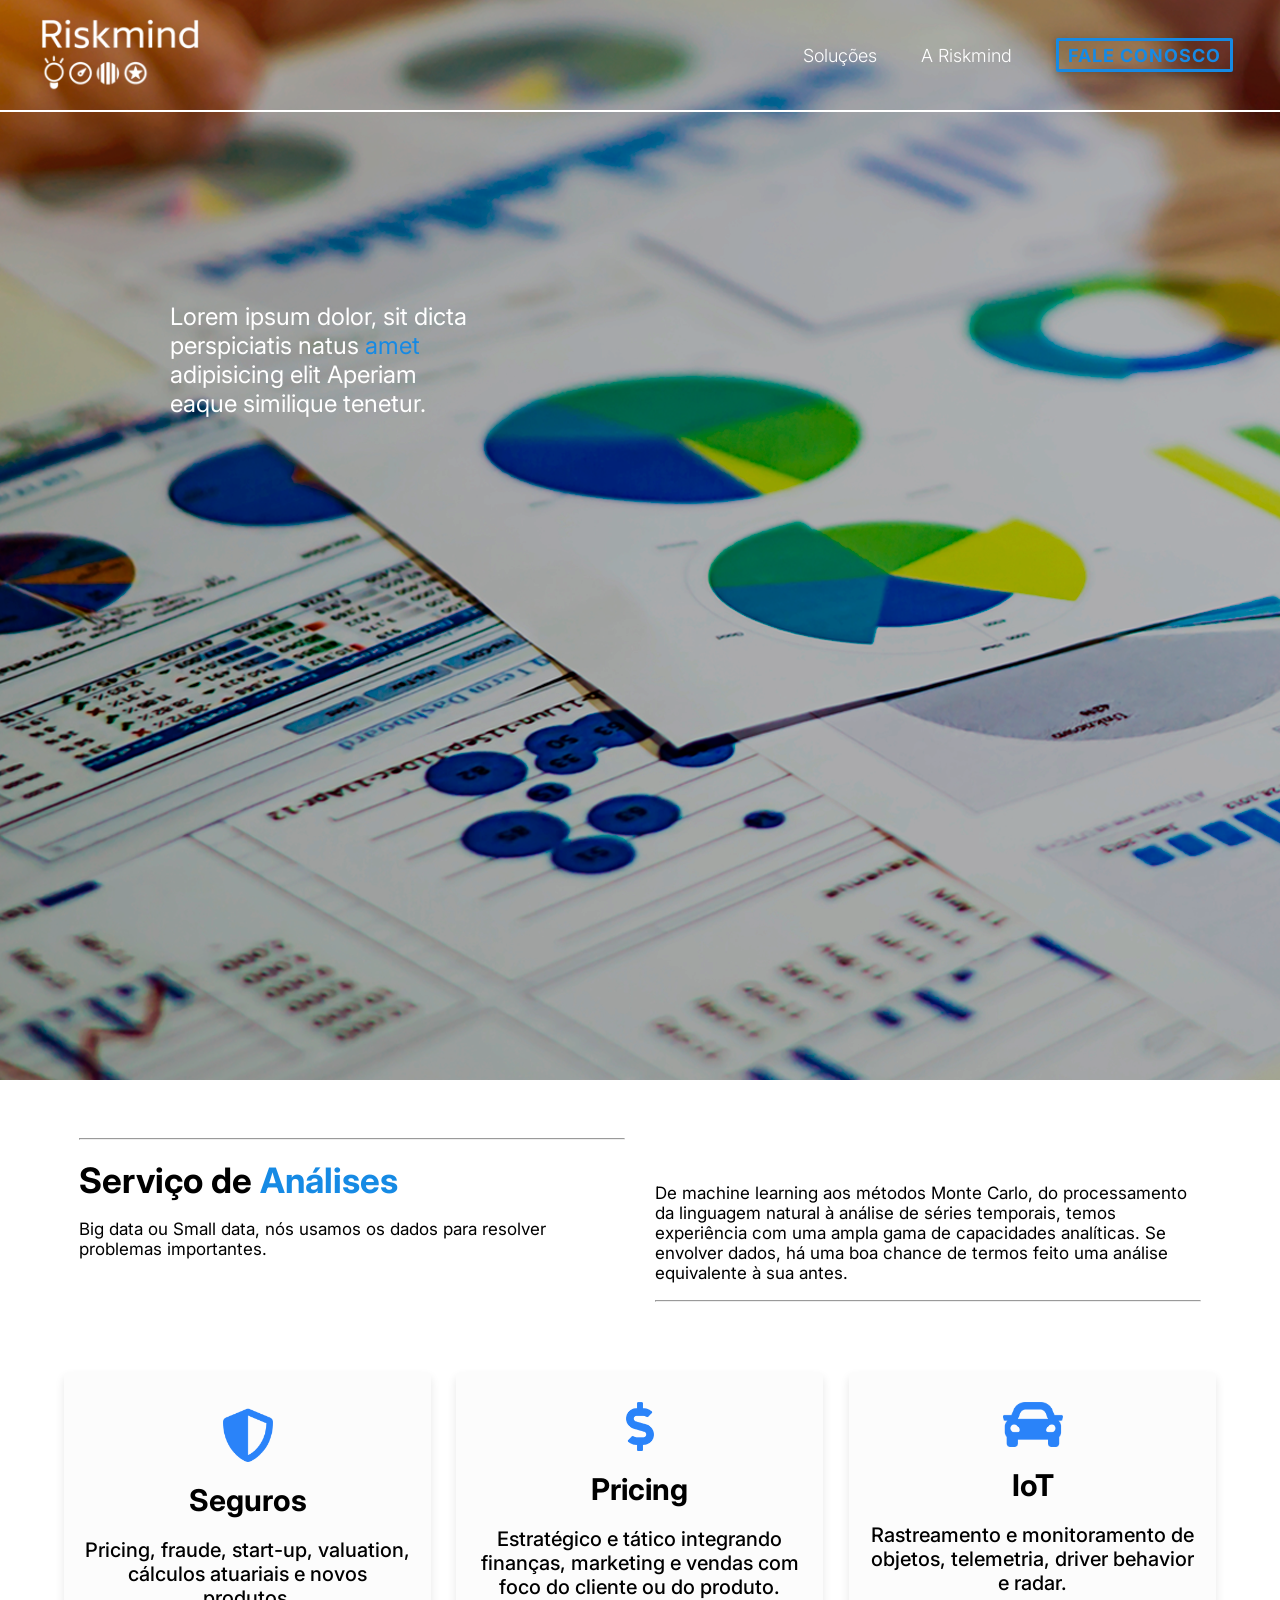
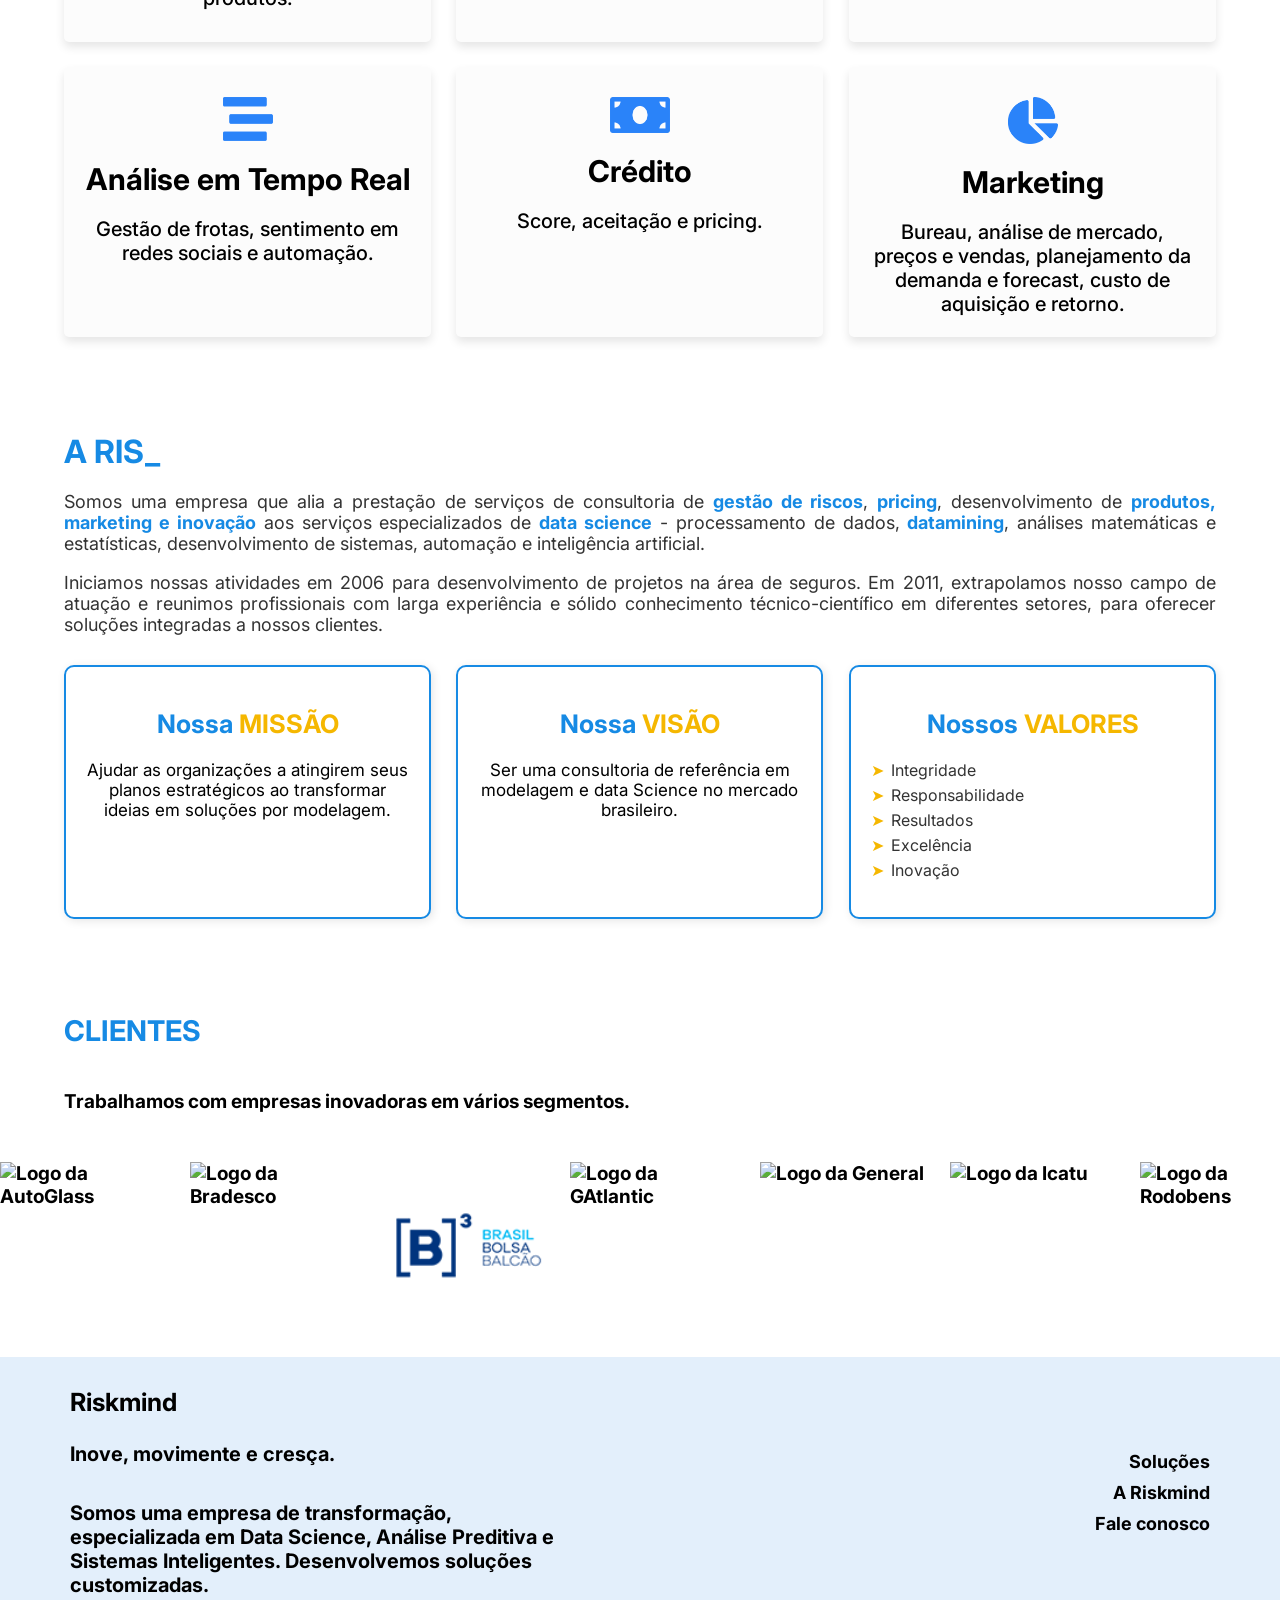
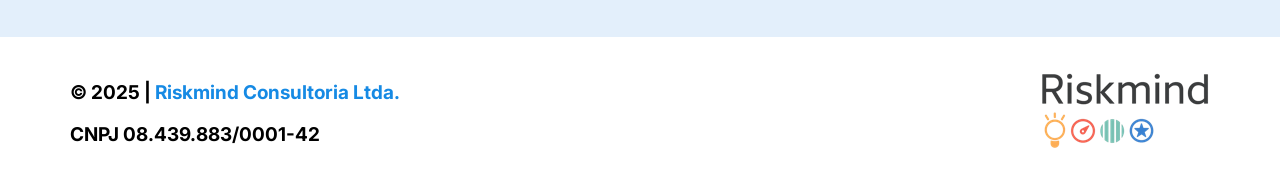
==== index.html @ ed264321 "Header terminada." ====
<!DOCTYPE html>
<html lang="pt-br">
<head>
    <meta charset="UTF-8">
    <meta name="viewport" content="width=device-width, initial-scale=1.0">
    <title>Riskmind</title>
    <link rel="stylesheet" href="styles/style.css">
    <link rel="shortcut icon" href="assets/favicon.ico" type="image/x-icon">
    <link rel="preconnect" href="https://fonts.googleapis.com">
    <link rel="preconnect" href="https://fonts.gstatic.com" crossorigin>
    <link href="https://fonts.googleapis.com/css2?family=DM+Sans:opsz,wght@9..40,300&family=Inter:wght@100..900&display=swap" rel="stylesheet">
</head>
<body>
    <header id="main-header" class="header-top">
        <div class="logo-container">
            <img src="assets/logo.png" alt="Logo Riskmind" id="logo" class="logo logo-black">
            <img src="assets/logo-branca.png" alt="Logo Riskmind branca" class="logo logo-white">
        </div>
        <nav>
            <ul id="nav-list">
                <li class="nav-list-text"><a href="#solucoes">Soluções</a></li>
                <li class="nav-list-text"><a href="#ariskmind">A Riskmind</a></li>
                <li><a href="faleconosco-form.html" id="faleconosco" target="_blank">Fale Conosco</a></li>
            </ul>
            <div id="menu-toggle">
                <span></span>
                <span></span>
                <span></span>
            </div>
        </nav>
    </header>
    <div id="menu-overlay"></div>
    <main>
        <img src="assets/background.png" alt="" style="pointer-events: none;">
        <div class="carrossel-text-container">
            <div class="texto-carrossel">
                <p>Lorem ipsum dolor, sit dicta perspiciatis natus <span class="variavel">amet</span> adipisicing elit Aperiam eaque similique tenetur.</p>
              </div>
        </div>
        <div class="container-2" id="solucoes">
            <div class="item-2"><hr><h1><span style="font-size: 35px; font-weight: 300;"><strong>Serviço de </strong></span><span style="color: #168ae4; font-size: 35px; font-weight: 300;"><strong>Análises</strong></span></h1><p class="pbold">Big data ou Small data, nós usamos os dados para resolver problemas importantes.</p></div>
            <div class="item-2"><p id="machine">	
                De machine learning aos métodos Monte Carlo, do processamento da linguagem natural à análise de séries temporais, temos experiência com uma ampla gama de capacidades analíticas. Se envolver dados, há uma boa chance de termos feito uma análise equivalente à sua antes.</p><hr></div>
        </div>
        <div class="container-3">
            <div class="item-3">
                <div class="icon-wrapper icon-shield">
                    <img src="assets/shield.png" class="icon default" alt="Simbolo de escudo">
                    <img src="assets/shield white.png" class="icon white" alt="Simbolo de escudo branco">
                </div>
                <h1>Seguros</h1>
                <p>Pricing, fraude, start-up, valuation, cálculos atuariais e novos produtos.</p>
            </div>
        
            <div class="item-3">
                <div class="icon-wrapper icon-cipher">
                    <img src="assets/cipher.png" class="icon default" alt="Simbolo de cifrão">
                    <img src="assets/cipher white.png" class="icon white" alt="Simbolo de cifrão branco">
                </div>
                <h1>Pricing</h1>
                <p>Estratégico e tático integrando finanças, marketing e vendas com foco do cliente ou do produto.</p>
            </div>
        
            <div class="item-3">
                <div class="icon-wrapper icon-car">
                    <img src="assets/car.png" class="icon default" alt="Simbolo de carro">
                    <img src="assets/car white.png" class="icon white" alt="Simbolo de carro branco">
                </div>
                <h1>IoT</h1>
                <p>Rastreamento e monitoramento de objetos, telemetria, driver behavior e radar.</p>
            </div>
        
            <div class="item-3">
                <div class="icon-wrapper icon-bars">
                    <img src="assets/bars.png" class="icon default" alt="Simbolo de barras">
                    <img src="assets/bars white.png" class="icon white" alt="Simbolo de barras branco">
                </div>
                <h1>Análise em Tempo Real</h1>
                <p>Gestão de frotas, sentimento em redes sociais e automação.</p>
            </div>
        
            <div class="item-3">
                <div class="icon-wrapper icon-cash">
                    <img src="assets/cash.png" class="icon default" alt="Simbolo de nota de dinheiro">
                    <img src="assets/cash white.png" class="icon white" alt="Simbolo de nota de dinheiro branca">
                </div>
                <h1>Crédito</h1>
                <p>Score, aceitação e pricing.</p>
            </div>
        
            <div class="item-3">
                <div class="icon-wrapper icon-pie">
                    <img src="assets/pie.png" class="icon default" alt="Simbolo de gráfico em pizza">
                    <img src="assets/pie white.png" class="icon white" alt="Simbolo de gráfico em pizza branco">
                </div>
                <h1>Marketing</h1>
                <p>Bureau, análise de mercado, preços e vendas, planejamento da demanda e forecast, custo de aquisição e retorno.</p>
            </div>
        </div>
        <section class="about" id="ariskmind">
            <h1 class="title"><span id="typewriter-text"></span><span class="cursor">_</span></h1>
            <p class="description">
                Somos uma empresa que alia a prestação de serviços de consultoria de <span class="highlight">gestão de riscos</span>, 
                <span class="highlight">pricing</span>, desenvolvimento de <span class="highlight">produtos, marketing e inovação</span> 
                aos serviços especializados de <span class="highlight">data science</span> - processamento de dados, <span class="highlight">datamining</span>, 
                análises matemáticas e estatísticas, desenvolvimento de sistemas, automação e inteligência artificial.
            </p>
            <p class="description">
                Iniciamos nossas atividades em 2006 para desenvolvimento de projetos na área de seguros. Em 2011, extrapolamos nosso campo de atuação e reunimos profissionais 
                com larga experiência e sólido conhecimento técnico-científico em diferentes setores, para oferecer soluções integradas a nossos clientes.
            </p>
    
            <div class="cards-container">
                <div class="card">
                    <h2>Nossa <span class="highlight-yellow">MISSÃO</span></h2>
                    <p>Ajudar as organizações a atingirem seus planos estratégicos ao transformar ideias em soluções por modelagem.</p>
                </div>
    
                <div class="card">
                    <h2>Nossa <span class="highlight-yellow">VISÃO</span></h2>
                    <p>Ser uma consultoria de referência em modelagem e data Science no mercado brasileiro.</p>
                </div>
    
                <div class="card">
                    <h2>Nossos <span class="highlight-yellow">VALORES</span></h2>
                    <ul>
                        <li>Integridade</li>
                        <li>Responsabilidade</li>
                        <li>Resultados</li>
                        <li>Excelência</li>
                        <li>Inovação</li>
                    </ul>
                </div>
            </div>
        </section>
        <div class="clientes">
            <div class="clientes-texto">
                <h2>CLIENTES</h2>
                <p>Trabalhamos com empresas inovadoras em vários segmentos.</p>
            </div>
            <div class="carrossel-logos">
                        <div class="img-logo"><img src="assets/Autoglass.png" alt="Logo da AutoGlass"></div>
                        <div class="img-logo"><img src="assets/Bradesco.png" alt="Logo da Bradesco"></div>
                        <div class="img-logo"><img src="assets/BrasilBolsaBalcao.png" alt="Logo da Brasil Bolsa Balcao"></div>
                        <div class="img-logo"><img src="assets/General Atlantic.png" alt="Logo da GAtlantic"></div>
                        <div class="img-logo"><img src="assets/Generali.png" alt="Logo da General"></div>
                        <div class="img-logo"><img src="assets/Icatu.png" alt="Logo da Icatu"></div>
                        <div class="img-logo"><img src="assets/Rodobens.png" alt="Logo da Rodobens"></div>
                        <div class="img-logo"><img src="assets/Zurich.png" alt="Logo da Zurich"></div>
                        <div class="img-logo"><img src="assets/Movida.png" alt="Logo da Movida"></div>
                        <div class="img-logo"><img src="assets/LM Solucao Mobilidade.png" alt="Logo da solução mobilidade"></div>
                        <div class="img-logo"><img src="assets/Ceabs.png" alt="Logo da Ceabs"></div>
                        <div class="img-logo"><img src="assets/Scania.png" alt="Logo da Scania"></div>
                        <div class="img-logo"><img src="assets/Europ Assistance.png" alt="Logo da Europ Assistance"></div>
                        <div class="img-logo"><img src="assets/Autoglass.png" alt="Logo da AutoGlass"></div>
                        <div class="img-logo"><img src="assets/Bradesco.png" alt="Logo da Bradesco"></div>
                        <div class="img-logo"><img src="assets/BrasilBolsaBalcao.png" alt="Logo da Brasil Bolsa Balcao"></div>
                        <div class="img-logo"><img src="assets/General Atlantic.png" alt="Logo da GAtlantic"></div>
                        <div class="img-logo"><img src="assets/Generali.png" alt="Logo da General"></div>
                        <div class="img-logo"><img src="assets/Icatu.png" alt="Logo da Icatu"></div>
                        <div class="img-logo"><img src="assets/Rodobens.png" alt="Logo da Rodobens"></div>
                        <div class="img-logo"><img src="assets/Zurich.png" alt="Logo da Zurich"></div>
                        <div class="img-logo"><img src="assets/Movida.png" alt="Logo da Movida"></div>
                        <div class="img-logo"><img src="assets/LM Solucao Mobilidade.png" alt="Logo da solução mobilidade"></div>
                        <div class="img-logo"><img src="assets/Ceabs.png" alt="Logo da Ceabs"></div>
                        <div class="img-logo"><img src="assets/Scania.png" alt="Logo da Scania"></div>
                        <div class="img-logo"><img src="assets/Europ Assistance.png" alt="Logo da Europ Assistance"></div>
            </div>
        </div>
    
        <div class="footer-container">
            <div class="footer-left">
                <strong>Riskmind</strong>
                <p>Inove, movimente e cresça.</p>
                <p>Somos uma empresa de transformação, especializada em Data Science, Análise Preditiva e Sistemas Inteligentes. Desenvolvemos soluções customizadas.</p>
            </div>
    
            <div class="footer-right">
                <a href="#solucoes">Soluções</a>
                <a href="#ariskmind">A Riskmind</a>
                <a href="faleconosco-form.html" target="_blank">Fale conosco</a>
            </div>
        </div>
    
        <div class="footer-bottom">
            <div class="footer-bottom-left">
                <p>© 2025 | <a href="#">Riskmind Consultoria Ltda.</a></p>
                <p>CNPJ 08.439.883/0001-42</p>
            </div>
            <div class="footer-bottom-right">
                <img src="assets/logo.png" alt="Logo da Riskmind">
            </div>
        </div>
    </main>
     <script src="script.js"></script>
</body>
</html>
---- styles/style.css ----
@charset "UTF-8";
header {
  padding: 15px 40px 15px 40px;
  display: flex;
  align-items: center;
  width: 100%;
  justify-content: space-between;
  position: fixed;
  z-index: 10;
  box-sizing: border-box;
}

nav {
  flex-grow: 1;
  text-align: left;
  display: flex;
  justify-content: flex-end;
}

nav ul {
  list-style: none;
  padding: 0;
  margin: 0;
  display: flex;
  gap: 30px;
  justify-content: center;
  align-items: center;
}

nav li {
  display: inline;
  padding: 0.2em 0.5em;
}

nav a {
  text-decoration: none;
  color: #000;
  font-weight: 300;
  font-size: 18px;
  transition: color 0.5s ease-in-out;
}

nav a:hover {
  color: #168ae4;
}

header.header-scroll .logo-white {
  display: none;
}

header.header-scroll .logo-black {
  display: block;
}

.header-top {
  background: transparent;
  border-bottom: 2px solid white;
  transition: all 0.3s ease;
}

.logo-container {
  position: relative;
  width: 160px;
  height: 80px;
  display: flex;
  align-items: center;
}

.logo-container .logo {
  position: absolute;
  top: 0;
  left: 0;
  width: 100%;
  height: 100%;
  -o-object-fit: contain;
     object-fit: contain;
  transition: opacity 0.3s ease;
  opacity: 0;
  pointer-events: none;
}

.header-top nav a {
  color: #fff;
}

.logo-black {
  opacity: 0;
}

.logo-white {
  opacity: 1;
}

.header-scroll .logo-black {
  opacity: 1;
}

.header-scroll .logo-white {
  opacity: 0;
}

.header-scroll {
  background: white;
  border-bottom: 1px solid #ddd;
}

.header-scroll .nav-list-text {
  color: black !important;
}

.header-top .logo-white {
  opacity: 1;
}

.header-scroll .logo-black {
  opacity: 1;
}

.header-scroll {
  background: white;
  border-bottom: 1px solid black;
  box-shadow: 0 7px 10px rgba(0, 0, 0, 0.12);
  transition: all 0.3s ease;
}

#faleconosco {
  font-size: 18px;
  letter-spacing: 1px;
  text-transform: uppercase;
  display: inline-block;
  text-align: center;
  font-weight: bold;
  padding: 0.2em 0.5em;
  border: 3px solid #168ae4;
  border-radius: 2px;
  position: relative;
  box-shadow: 0 2px 10px rgba(0, 0, 0, 0.16), 0 3px 6px rgba(0, 0, 0, 0.1);
  color: #168ae4;
  text-decoration: none;
  transition: 0.3s ease all;
  z-index: 1;
}

#faleconosco:before {
  transition: 0.5s all ease;
  position: absolute;
  top: 0;
  left: 50%;
  right: 50%;
  bottom: 0;
  opacity: 0;
  content: "";
  background-color: #168ae4;
  z-index: -1;
}

#faleconosco:hover, #faleconosco:focus {
  color: #fff;
}

#faleconosco:hover:before, #faleconosco:focus:before {
  transition: 0.5s all ease;
  left: 0;
  right: 0;
  opacity: 1;
}

#faleconosco:active {
  transform: scale(0.95);
}

#menu-toggle {
  display: none;
  flex-direction: column;
  justify-content: space-around;
  width: 30px;
  height: 25px;
  cursor: pointer;
  z-index: 20;
  transition: all 0.3s ease;
}

#menu-toggle span {
  display: block;
  height: 3px;
  width: 100%;
  background: #168ae4;
  border-radius: 3px;
  transition: all 0.3s ease;
}

#menu-toggle.active span:nth-child(1) {
  transform: rotate(45deg) translate(5px, 5px);
}

#menu-toggle.active span:nth-child(2) {
  opacity: 0;
}

#menu-toggle.active span:nth-child(3) {
  transform: rotate(-45deg) translate(5px, -5px);
}

@media screen and (max-width: 768px) {
  #menu-toggle {
    display: flex;
    position: fixed;
    top: 25px;
    right: 25px;
    z-index: 300;
  }
  #menu-toggle.active span {
    background: #168ae4;
  }
  .header-top nav a {
    color: #000;
  }
  #nav-list {
    display: none;
    flex-direction: column;
    justify-content: start;
    align-items: center;
    position: fixed;
    top: 0;
    right: 0;
    width: 65%;
    height: 100vh;
    background: #ffffff;
    padding: 20px;
    border-left: 2px solid #168ae4;
    box-shadow: -8px 0px 16px rgba(0, 0, 0, 0.3);
    animation: slideFromRight 0.4s ease forwards;
    z-index: 200;
  }
  #nav-list.show {
    display: flex;
  }
  #nav-list.menu-fade-slide-out {
    animation: menuFadeSlideOut 0.4s forwards;
  }
  #menu-overlay {
    display: none;
    position: fixed;
    top: 0;
    left: 0;
    width: 100vw;
    height: 100vh;
    background-color: rgba(255, 255, 255, 0.15);
    -webkit-backdrop-filter: blur(5px);
            backdrop-filter: blur(5px);
    z-index: 1;
  }
  #menu-overlay.show {
    display: block;
  }
  #menu-overlay.overlay-fade-out {
    animation: overlayFadeOut 0.3s forwards;
  }
  nav ul li {
    width: 100%;
    text-align: center;
    margin: 15px 0;
  }
  nav ul li a {
    color: #000;
    font-size: 20px;
    font-weight: 500;
    text-decoration: none;
    transition: color 0.3s ease;
    display: block;
    padding: 10px 0;
  }
  nav ul li a:hover {
    color: #168ae4;
  }
  #faleconosco {
    background-color: #168ae4;
    color: #fff;
    border: none;
    font-weight: bold;
    font-size: 18px;
    padding: 12px;
    border-radius: 5px;
    width: 80%;
    margin: 20px auto 0 auto;
    text-align: center;
    box-shadow: none;
    display: block;
  }
  #faleconosco:hover {
    background-color: #126bb5;
  }
  @keyframes slideFromRight {
    0% {
      opacity: 0;
      transform: translateX(100%);
    }
    100% {
      opacity: 1;
      transform: translateX(0);
    }
  }
  @keyframes menuFadeSlideOut {
    0% {
      opacity: 1;
      transform: translateX(0);
    }
    100% {
      opacity: 0;
      transform: translateX(100%);
    }
  }
  @keyframes overlayFadeOut {
    0% {
      opacity: 1;
    }
    100% {
      opacity: 0;
    }
  }
}
.footer-container {
  background-color: #e3effb;
  padding: 30px;
  display: flex;
  justify-content: space-between;
  align-items: center;
  font-size: 19px;
  font-weight: bold;
  margin-bottom: 20px;
}

.footer-left {
  width: 40%;
  text-align: left;
  padding-left: 40px;
  display: flex;
  flex-flow: column;
  gap: 15px;
}

.footer-left strong {
  font-size: 25px;
}

.footer-left p {
  margin: 10px 0;
  font-size: 20px;
}

.footer-right {
  text-align: right;
  padding-right: 40px;
  font-weight: bold;
}
.footer-right a {
  display: block;
  margin-bottom: 10px;
  color: #000;
  text-decoration: none;
  font-size: 18px;
  transition: color 0.5s ease-in-out;
}
.footer-right a:hover {
  color: #168ae4;
}

.footer-bottom {
  display: flex;
  flex-flow: row;
  background-color: #fff;
  align-items: center;
  justify-content: space-between;
  padding: 5px 70px;
  font-size: 19px;
  font-weight: bold;
  margin-bottom: 10px;
}

.footer-bottom a {
  color: #168ae4;
  text-decoration: none;
}

.clientes-texto {
  display: flex;
  flex-flow: column;
  width: 90%;
  max-width: 1700px;
  margin: auto;
  padding: 30px 0px;
}

h2 {
  color: #168ae4;
}

.clientes {
  font-size: 19px;
  font-weight: bold;
  margin-bottom: 20px;
}

.carrossel-logos {
  display: flex;
  justify-content: center;
  align-items: center;
  flex-wrap: nowrap;
  gap: 15px;
  width: -moz-max-content;
  width: max-content;
  animation: scroll 30s linear infinite;
}

.img-logo img {
  display: flex;
  justify-content: center;
  align-items: center;
  width: 175px;
  height: 175px;
  transition: transform 0.5s ease;
}
.img-logo :hover {
  transform: scale(1.07);
}

@keyframes scroll {
  from {
    transform: translateX(0);
  }
  to {
    transform: translateX(-50%);
  }
}
.about {
  width: 90%;
  max-width: 1700px;
  margin: auto;
  padding: 40px;
  text-align: center;
}

.title {
  color: #168ae4;
  font-size: 32px;
  font-weight: bold;
  margin-bottom: 20px;
  text-align: start;
  align-items: center;
}

.cursor {
  font-weight: bold;
  color: #168ae4;
  animation: blink 0.8s infinite;
  margin-left: 1px;
}

@keyframes blink {
  0%, 100% {
    opacity: 1;
  }
  50% {
    opacity: 0;
  }
}
#ariskmind {
  scroll-margin-top: 70px;
}

.description {
  font-size: 18px;
  color: #333;
  margin-bottom: 15px;
  text-align: justify;
  opacity: 0;
  transform: translateX(50px);
  transition: transform 0.8s ease, opacity 0.8s ease-in-out;
}

.description.visible {
  opacity: 1;
  transform: translateX(0);
}

.highlight {
  color: #168ae4;
  font-weight: bold;
}

.highlight-yellow {
  color: #f5b700;
  font-weight: bold;
}

.cards-container {
  display: flex;
  justify-content: space-between;
  flex-wrap: nowrap;
  margin-top: 30px;
  gap: 25px;
}

.card {
  width: 30%;
  background: #fff;
  padding: 20px;
  border: 2px solid #168ae4;
  border-radius: 10px;
  box-shadow: 2px 2px 10px rgba(0, 0, 0, 0.103);
  text-align: center;
  transform: translateX(50px);
  opacity: 0;
  transition: transform 0.8s ease, opacity 0.8s ease-in-out;
  will-change: opacity, transform;
  font-size: 17px;
  overflow-x: hidden;
}
.card ul {
  list-style: none;
  padding: 0;
  margin-top: 10px;
}
.card li {
  font-size: 16px;
  color: #333;
  margin-bottom: 5px;
  position: relative;
  padding-left: 20px;
  text-align: left;
}
.card li::before {
  content: "➤";
  color: #f5b700;
  position: absolute;
  left: 0;
}

.card.show {
  opacity: 1;
  transform: translateX(0);
}

.container-3 {
  display: flex;
  max-width: 1700px;
  width: 90%;
  flex-wrap: wrap;
  justify-content: space-between;
  padding: 28px 0px;
  margin: auto;
  text-align: center;
  gap: 25px;
}

.container-3 > * {
  flex: 1 1 calc(33.333% - 17px);
  box-sizing: border-box;
}

.item-3 {
  height: 270px;
  width: 90%;
  padding: 15px;
  transform: translateX(50px);
  opacity: 0;
  transition: transform 0.8s ease, opacity 0.8s ease-in-out;
  will-change: opacity, transform;
}

.item-3.show {
  opacity: 1;
  transform: translateX(0);
}

.item-3 h1 {
  font-size: 30px;
}

.item-3 p {
  font-size: 20px;
  font-weight: 500;
}

#solucoes {
  scroll-margin-top: 70px;
}

.container-3 .item-3 {
  box-shadow: 0 5px 10px rgba(0, 0, 0, 0.1);
  border-radius: 5px;
  background-color: #fcfcfc;
  padding: 30px 20px;
  transition: background-color 0.4s ease, transform 0.7s ease, opacity 0.8s ease-in-out;
}

.container-3 .item-3:hover {
  box-shadow: 0 10px 15px rgba(0, 0, 0, 0.15);
  transform: scale(1.03);
  background-color: #168ae4;
  color: #fff;
}

.icon-wrapper {
  position: relative;
  margin: auto;
  margin-bottom: 10px;
}

.icon-wrapper .icon {
  position: absolute;
  top: 0;
  left: 0;
  transition: opacity 0.3s ease;
}

.icon-wrapper .white {
  opacity: 0;
}

.item-3:hover .icon-wrapper .white {
  opacity: 1;
}

.item-3:hover .icon-wrapper .default {
  opacity: 0;
}

.icon-shield {
  width: 50px;
  height: 60px;
}

.icon-cipher {
  width: 28px;
  height: 49px;
}

.icon-car {
  width: 60px;
  height: 45px;
}

.icon-bars {
  width: 50px;
  height: 44px;
}

.icon-cash {
  width: 60px;
  height: 36px;
}

.icon-pie {
  width: 50px;
  height: 47px;
}

.icon-wrapper .icon {
  width: 100%;
  height: 100%;
  -o-object-fit: contain;
     object-fit: contain;
}

.texto-carrossel {
  display: flex;
  max-width: 300px;
  justify-content: center;
  align-items: center;
  font-size: 1.5rem;
  color: #fff;
  text-align: start;
  margin: auto;
}
.texto-carrossel .variavel {
  color: #168ae4;
  transition: opacity 0.5s ease;
}

.carrossel-text-container {
  position: absolute;
  top: 40%;
  left: 25%;
  transform: translate(-50%, -50%);
  z-index: 0;
  text-align: center;
  color: white;
}

html {
  scroll-behavior: smooth;
}

body {
  margin: 0px;
  font-family: "Inter", sans-serif;
  font-size: 14px;
  box-sizing: border-box;
}

html, body {
  overflow-x: hidden;
  max-width: 100vw;
}

.container-2 {
  display: flex;
  flex-direction: row;
  align-items: center;
  justify-content: space-between;
  width: 90%;
  max-width: 1700px;
  margin: auto;
  box-sizing: border-box;
}

.item-2 {
  width: 100%;
  max-width: 600px;
  background: #fff;
  padding: 15px;
  margin-bottom: 20px;
}

#machine {
  margin-top: 85px;
}

.item-2 p {
  font-size: 17px;
}

::-webkit-scrollbar {
  width: 11px;
}

::-webkit-scrollbar-track {
  background: none;
  border-radius: 10px;
}

::-webkit-scrollbar-thumb {
  background: #168ae4;
  border-radius: 10px;
  border: 2px solid #fff;
}

::-webkit-scrollbar-thumb:hover {
  background: #002147;
}

@media screen and (max-width: 768px) {
  ::-webkit-scrollbar-thumb {
    display: none;
  }
  ::-webkit-scrollbar {
    display: none;
  }
  header {
    display: flex;
    padding: 10px 40px;
    flex-direction: row;
    align-items: center;
  }
  nav {
    display: flex;
    justify-content: flex-end;
    align-items: center;
    width: 40%;
    margin-top: 10px;
  }
  #faleconosco {
    font-size: 16px;
    padding: 0.5em 1em;
  }
  .slider {
    min-height: 50vw;
    height: auto;
  }
  .slider img {
    height: auto;
  }
  .banner {
    margin-bottom: 80px;
    justify-content: center;
    align-items: center;
  }
  .container-3 {
    display: flex;
    flex-direction: column;
    align-items: center;
  }
  .about {
    width: 80%;
    display: flex;
    flex-direction: column;
    padding: 0px;
  }
  .container-2 {
    flex-direction: column;
  }
  .item-2 {
    width: 80%;
    max-width: 600px;
    margin-bottom: 20px;
    padding: 0px 10px;
    margin: auto;
  }
  #machine {
    margin-top: 45px;
  }
  .cards-container {
    flex-direction: column;
    align-items: center;
  }
  .card {
    width: 90%;
  }
  .clientes-texto {
    width: 80%;
  }
  .footer-container {
    justify-content: center;
  }
  .footer-left {
    width: 100%;
    padding-left: 20px;
  }
  .footer-right {
    display: none;
  }
  .footer-bottom-right {
    display: none;
  }
  .footer-bottom {
    padding: 10px 20px;
    justify-content: center;
  }
  .footer-bottom-left {
    text-align: center;
  }
}
@media screen and (max-width: 1024px) {
  .slider {
    overflow: hidden;
  }
  .slider-wrapper {
    overflow: hidden;
  }
}/*# sourceMappingURL=style.css.map */
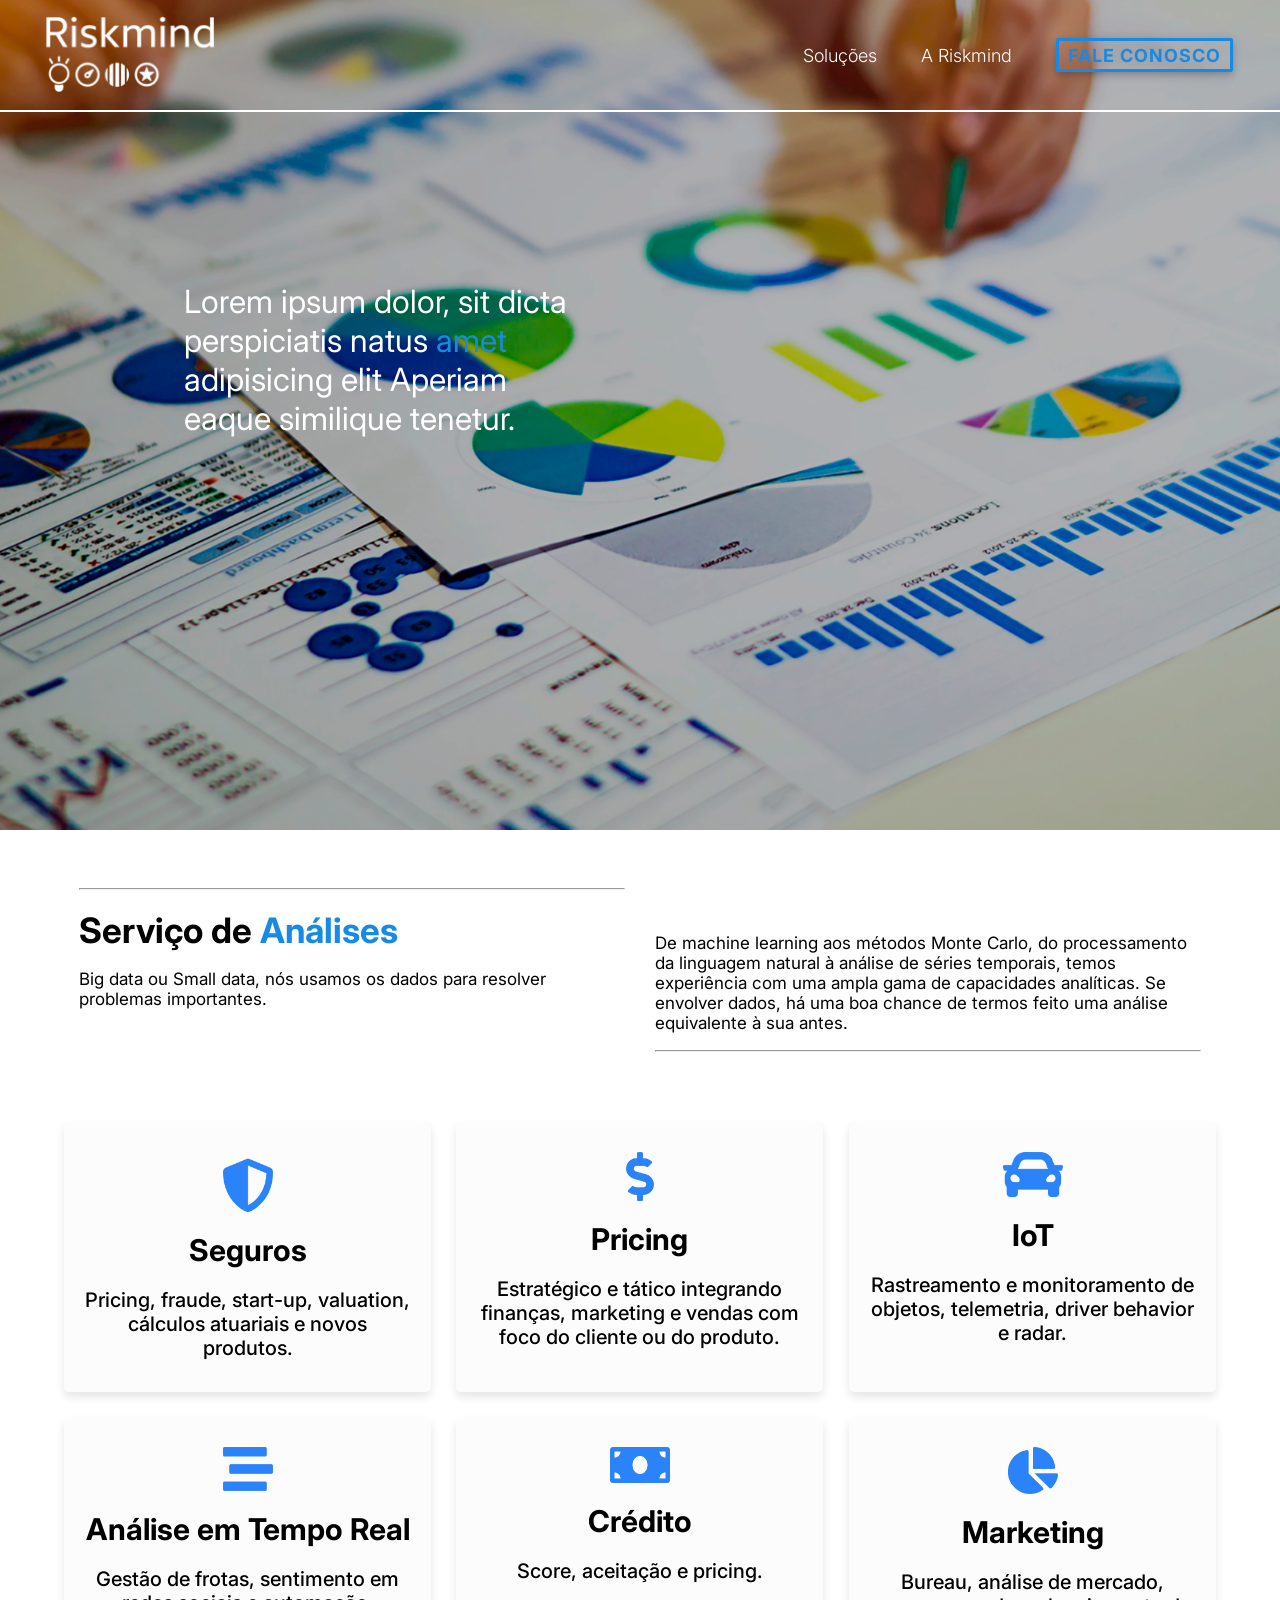
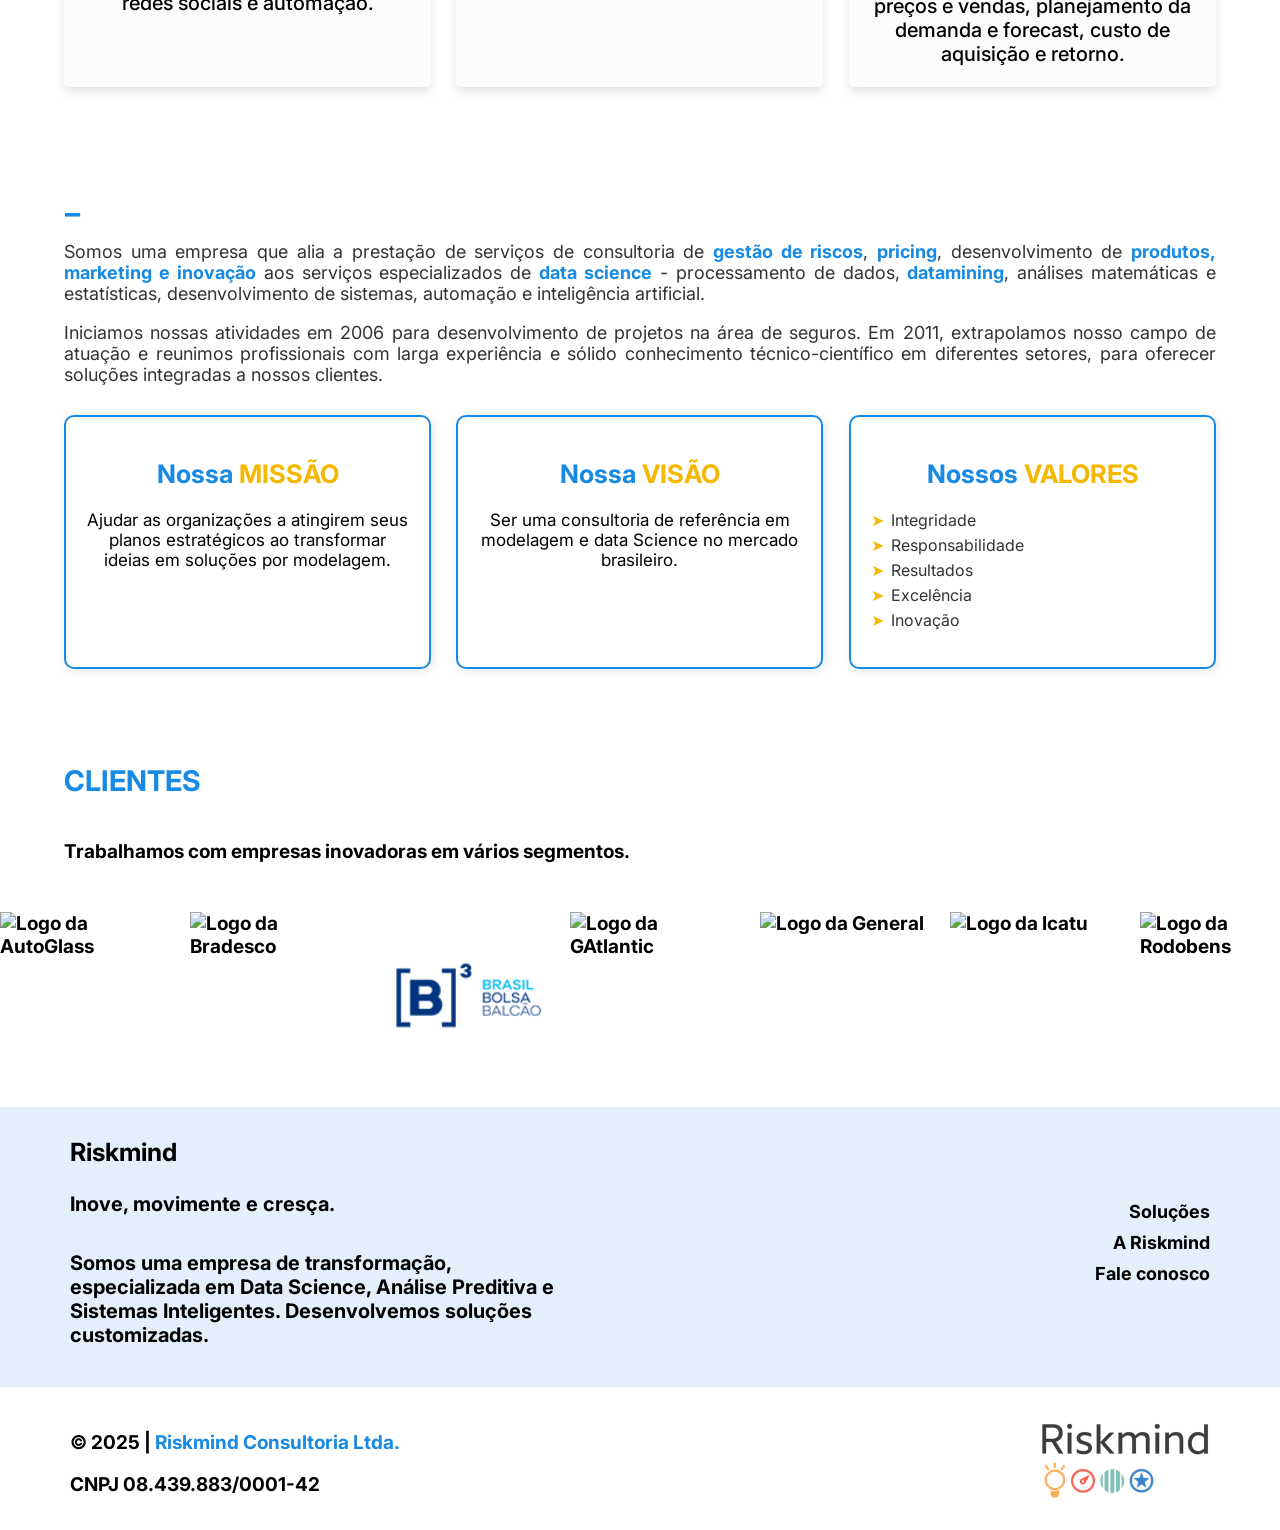
==== commit 69a26238: "Ajuste no tamanho da imagem e carrossel de texto" ====
--- a/index.html
+++ b/index.html
@@ -31,7 +31,7 @@
     </header>
     <div id="menu-overlay"></div>
     <main>
-        <img src="assets/background.png" alt="" style="pointer-events: none;">
+        <img src="assets/background.png" alt="" style="pointer-events: none; height: 830px; width: 100%;">
         <div class="carrossel-text-container">
             <div class="texto-carrossel">
                 <p>Lorem ipsum dolor, sit dicta perspiciatis natus <span class="variavel">amet</span> adipisicing elit Aperiam eaque similique tenetur.</p>
--- a/styles/style.css
+++ b/styles/style.css
@@ -60,7 +60,7 @@
 
 .logo-container {
   position: relative;
-  width: 160px;
+  width: 180px;
   height: 80px;
   display: flex;
   align-items: center;
@@ -665,10 +665,10 @@
 
 .texto-carrossel {
   display: flex;
-  max-width: 300px;
+  max-width: 400px;
   justify-content: center;
   align-items: center;
-  font-size: 1.5rem;
+  font-size: 2rem;
   color: #fff;
   text-align: start;
   margin: auto;
@@ -681,7 +681,7 @@
 .carrossel-text-container {
   position: absolute;
   top: 40%;
-  left: 25%;
+  left: 30%;
   transform: translate(-50%, -50%);
   z-index: 0;
   text-align: center;
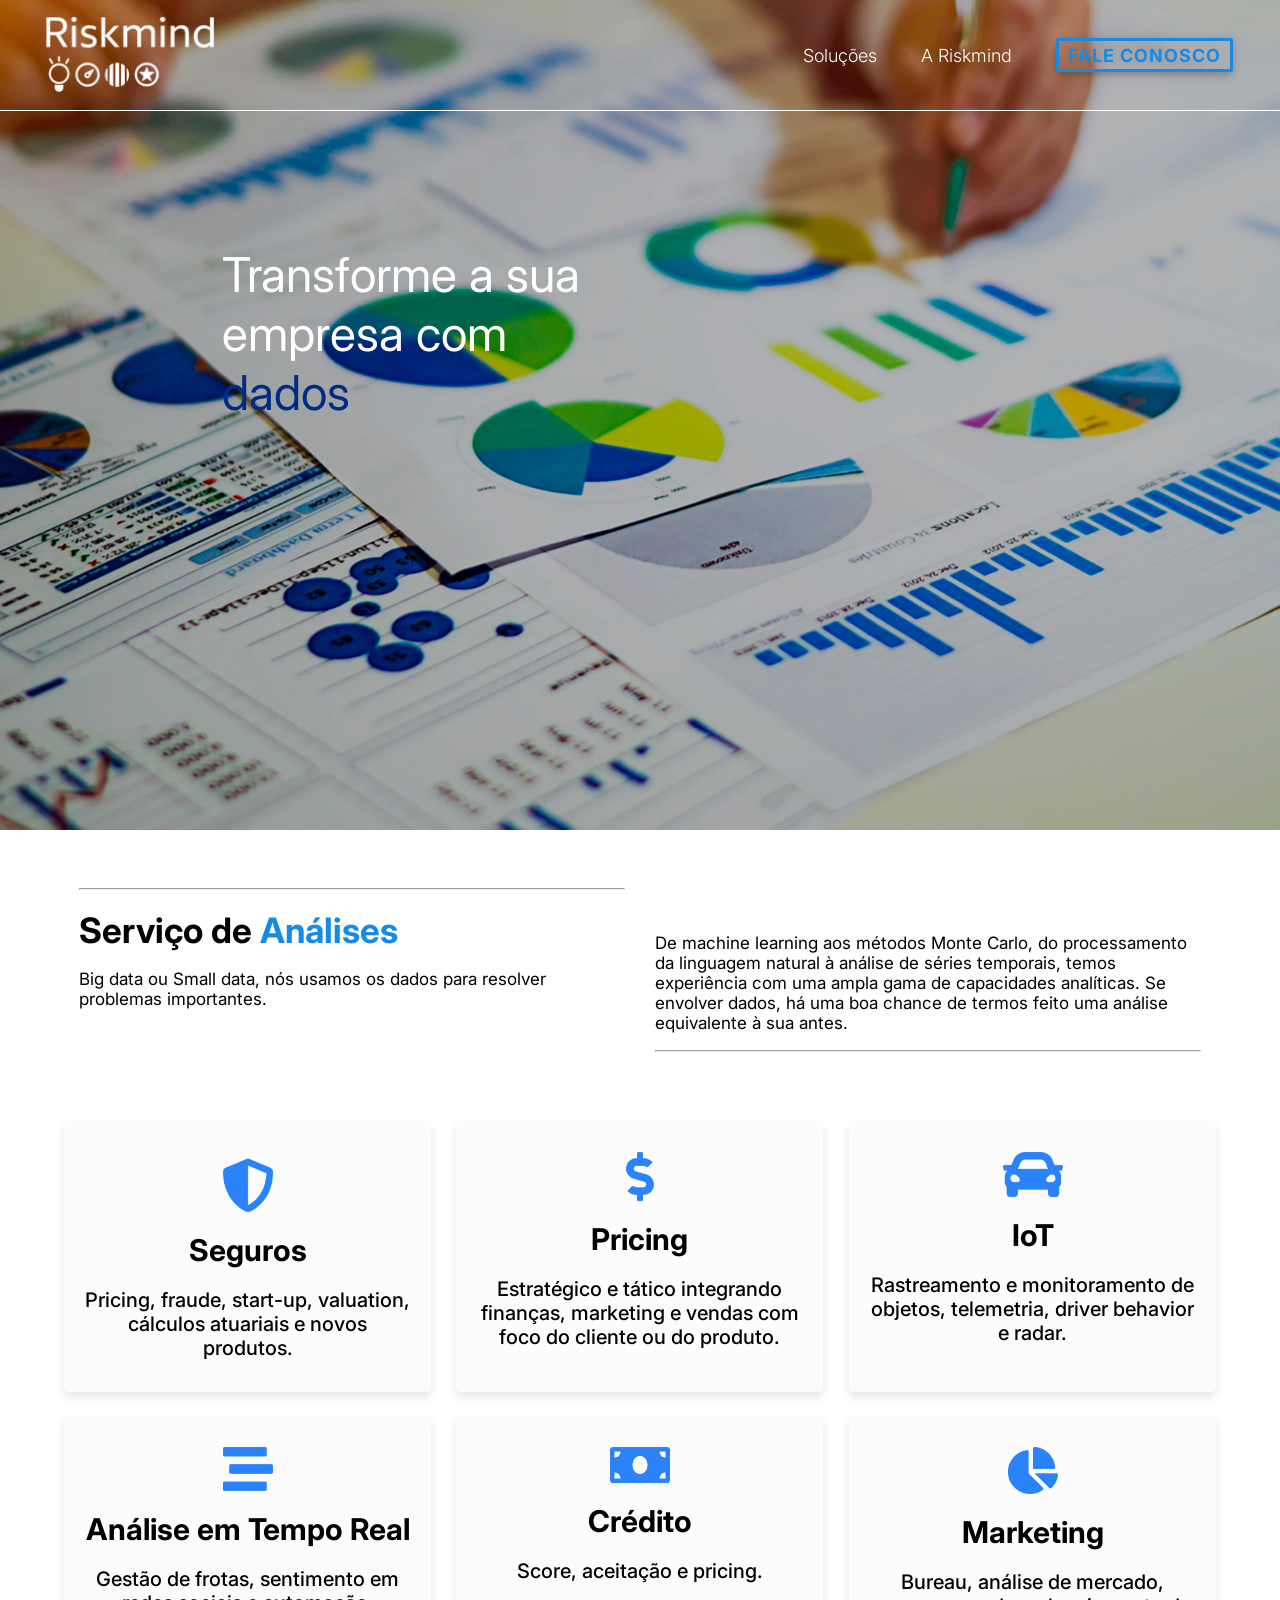
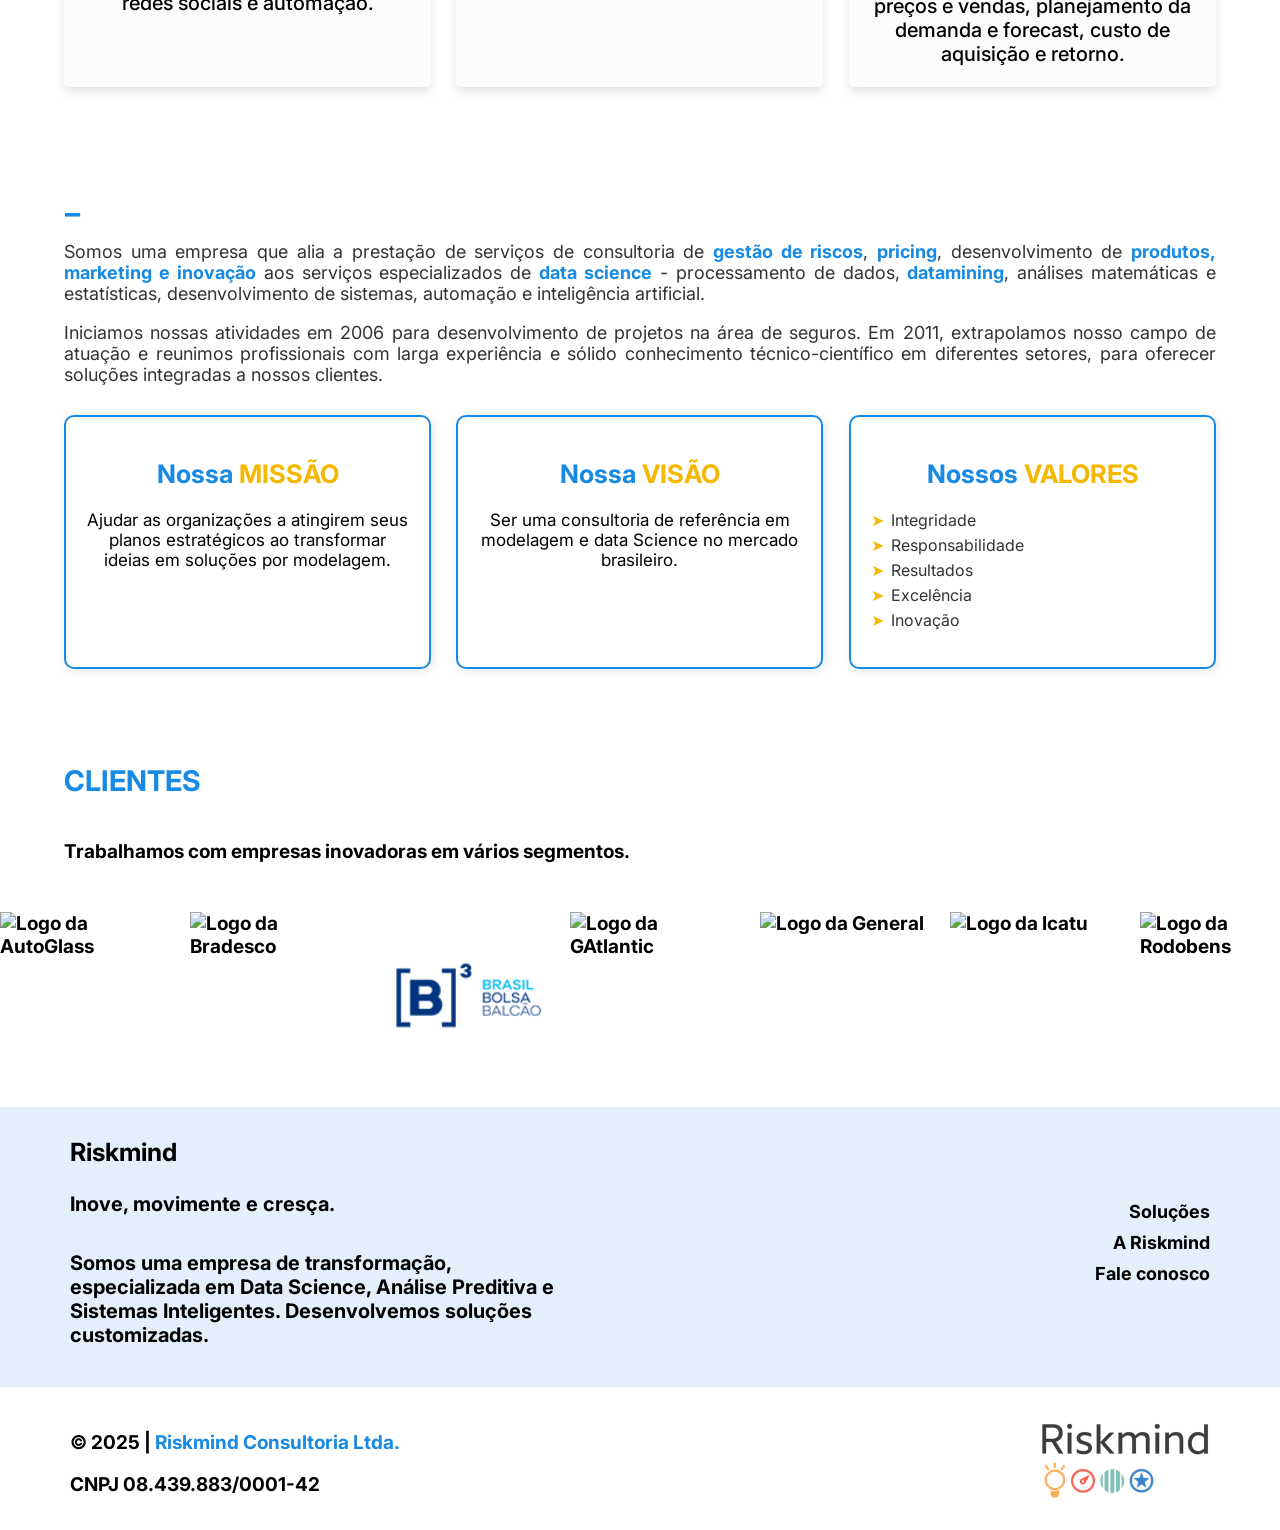
==== commit 8cc5966d: "Carrossel de texto finalizado" ====
--- a/index.html
+++ b/index.html
@@ -34,7 +34,7 @@
         <img src="assets/background.png" alt="" style="pointer-events: none; height: 830px; width: 100%;">
         <div class="carrossel-text-container">
             <div class="texto-carrossel">
-                <p>Lorem ipsum dolor, sit dicta perspiciatis natus <span class="variavel">amet</span> adipisicing elit Aperiam eaque similique tenetur.</p>
+                <p>Transforme a sua empresa com <br><span class="variavel">dados</span></p>
               </div>
         </div>
         <div class="container-2" id="solucoes">
--- a/styles/style.css
+++ b/styles/style.css
@@ -41,20 +41,12 @@
 }
 
 nav a:hover {
-  color: #168ae4;
-}
-
-header.header-scroll .logo-white {
-  display: none;
-}
-
-header.header-scroll .logo-black {
-  display: block;
+  color: #168ae4 !important;
 }
 
 .header-top {
   background: transparent;
-  border-bottom: 2px solid white;
+  border-bottom: 1px solid white;
   transition: all 0.3s ease;
 }
 
@@ -109,10 +101,6 @@
 }
 
 .header-top .logo-white {
-  opacity: 1;
-}
-
-.header-scroll .logo-black {
   opacity: 1;
 }
 
@@ -155,7 +143,7 @@
 }
 
 #faleconosco:hover, #faleconosco:focus {
-  color: #fff;
+  color: #fff !important;
 }
 
 #faleconosco:hover:before, #faleconosco:focus:before {
@@ -208,6 +196,7 @@
     top: 25px;
     right: 25px;
     z-index: 300;
+    margin-top: 10px;
   }
   #menu-toggle.active span {
     background: #168ae4;
@@ -668,20 +657,20 @@
   max-width: 400px;
   justify-content: center;
   align-items: center;
-  font-size: 2rem;
+  font-size: 3rem;
   color: #fff;
   text-align: start;
   margin: auto;
 }
 .texto-carrossel .variavel {
-  color: #168ae4;
+  color: #012c85;
   transition: opacity 0.5s ease;
 }
 
 .carrossel-text-container {
   position: absolute;
-  top: 40%;
-  left: 30%;
+  top: 37%;
+  left: 33%;
   transform: translate(-50%, -50%);
   z-index: 0;
   text-align: center;
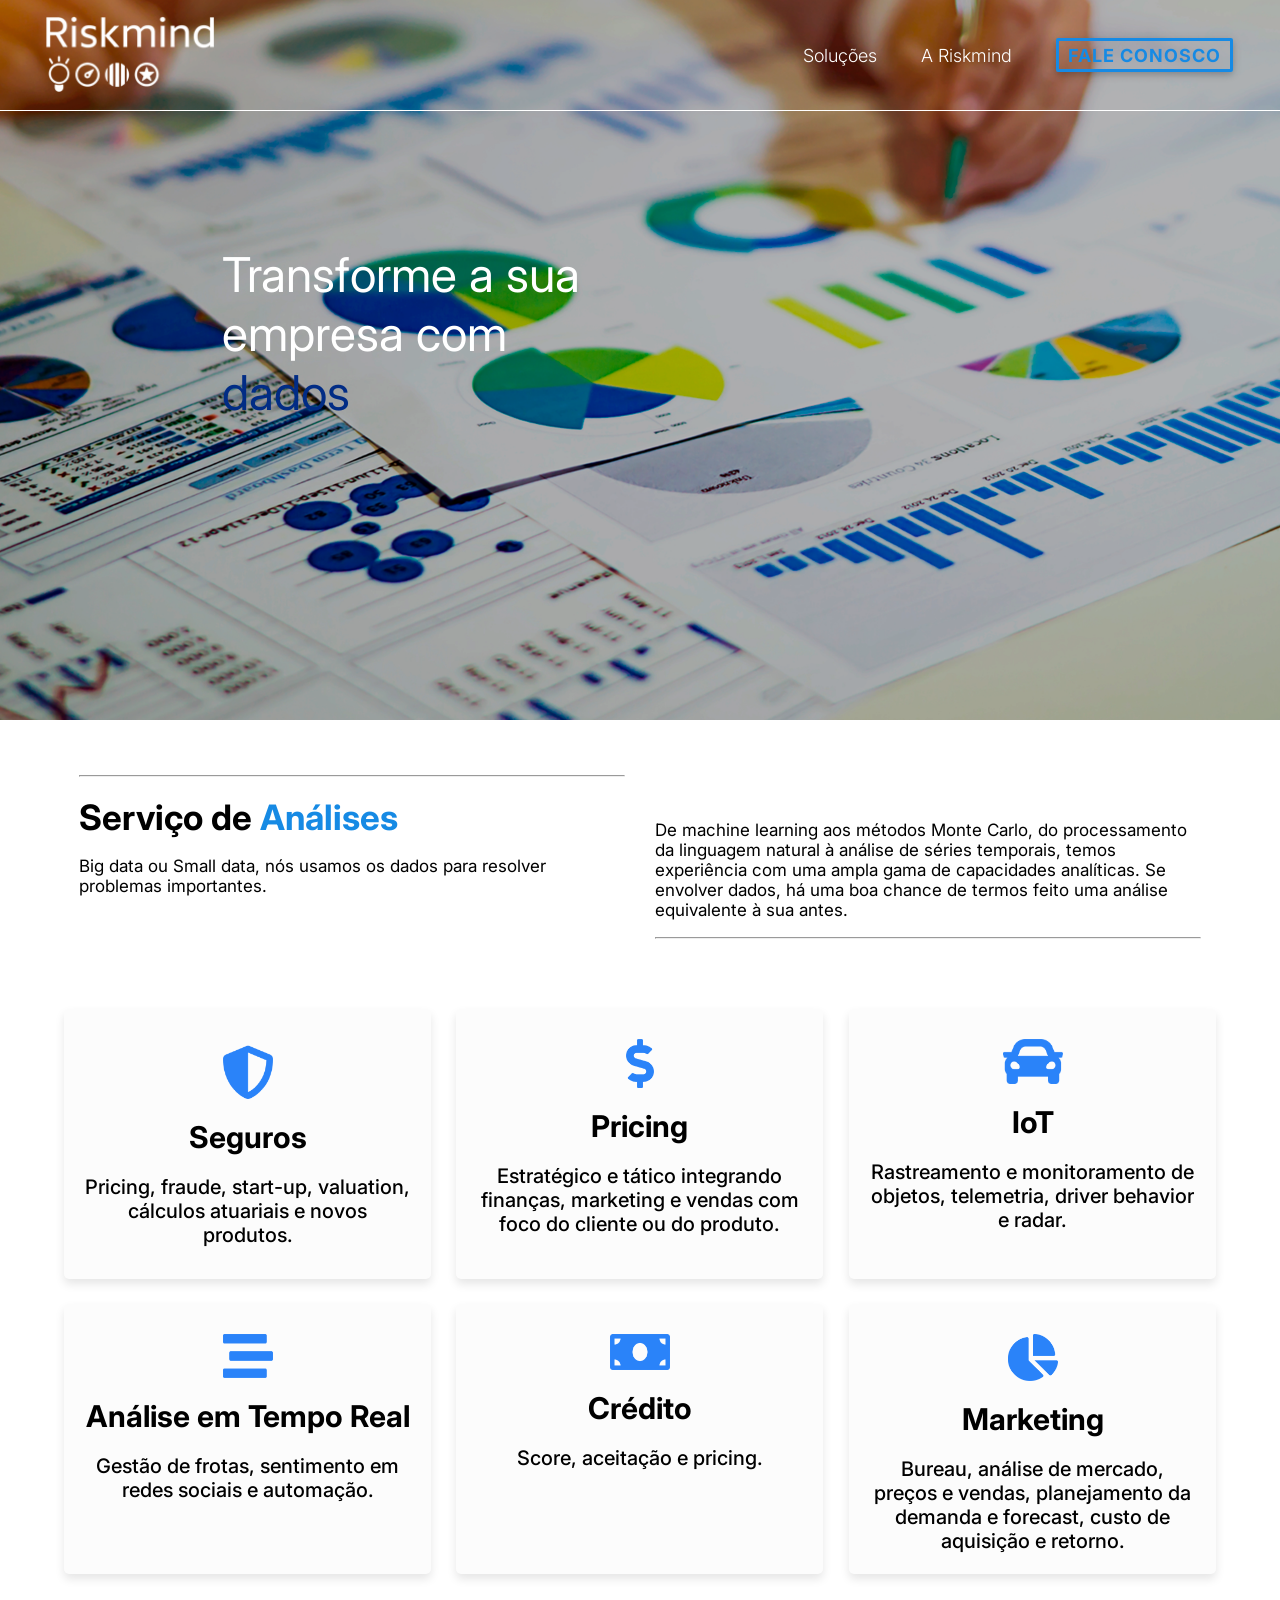
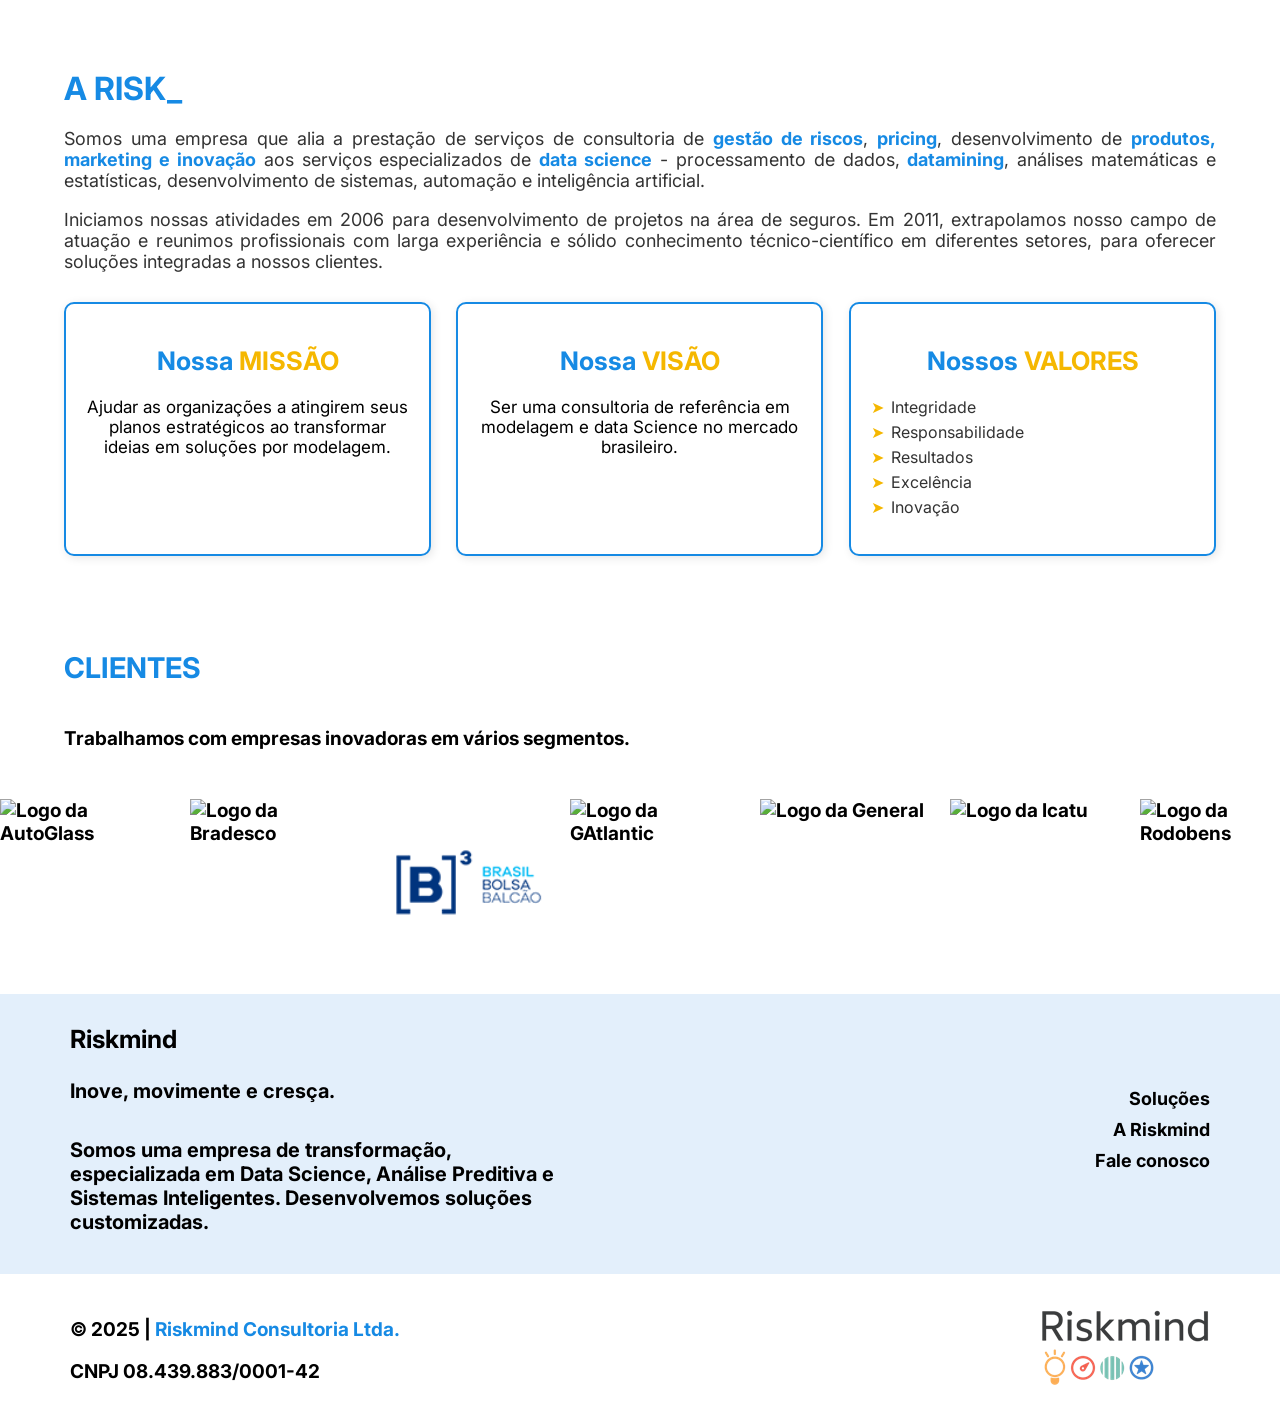
==== commit 42a2bcf5: "class pro banner" ====
--- a/index.html
+++ b/index.html
@@ -31,7 +31,7 @@
     </header>
     <div id="menu-overlay"></div>
     <main>
-        <img src="assets/background.png" alt="" style="pointer-events: none; height: 830px; width: 100%;">
+        <img src="assets/background.png" alt="" class="banner-img" style="pointer-events: none;">
         <div class="carrossel-text-container">
             <div class="texto-carrossel">
                 <p>Transforme a sua empresa com <br><span class="variavel">dados</span></p>
--- a/styles/style.css
+++ b/styles/style.css
@@ -530,6 +530,15 @@
   transform: translateX(0);
 }
 
+img.banner-img {
+  width: 100%;
+  height: auto;
+  max-height: 830px;
+  display: block;
+  -o-object-fit: cover;
+     object-fit: cover;
+}
+
 .container-3 {
   display: flex;
   max-width: 1700px;
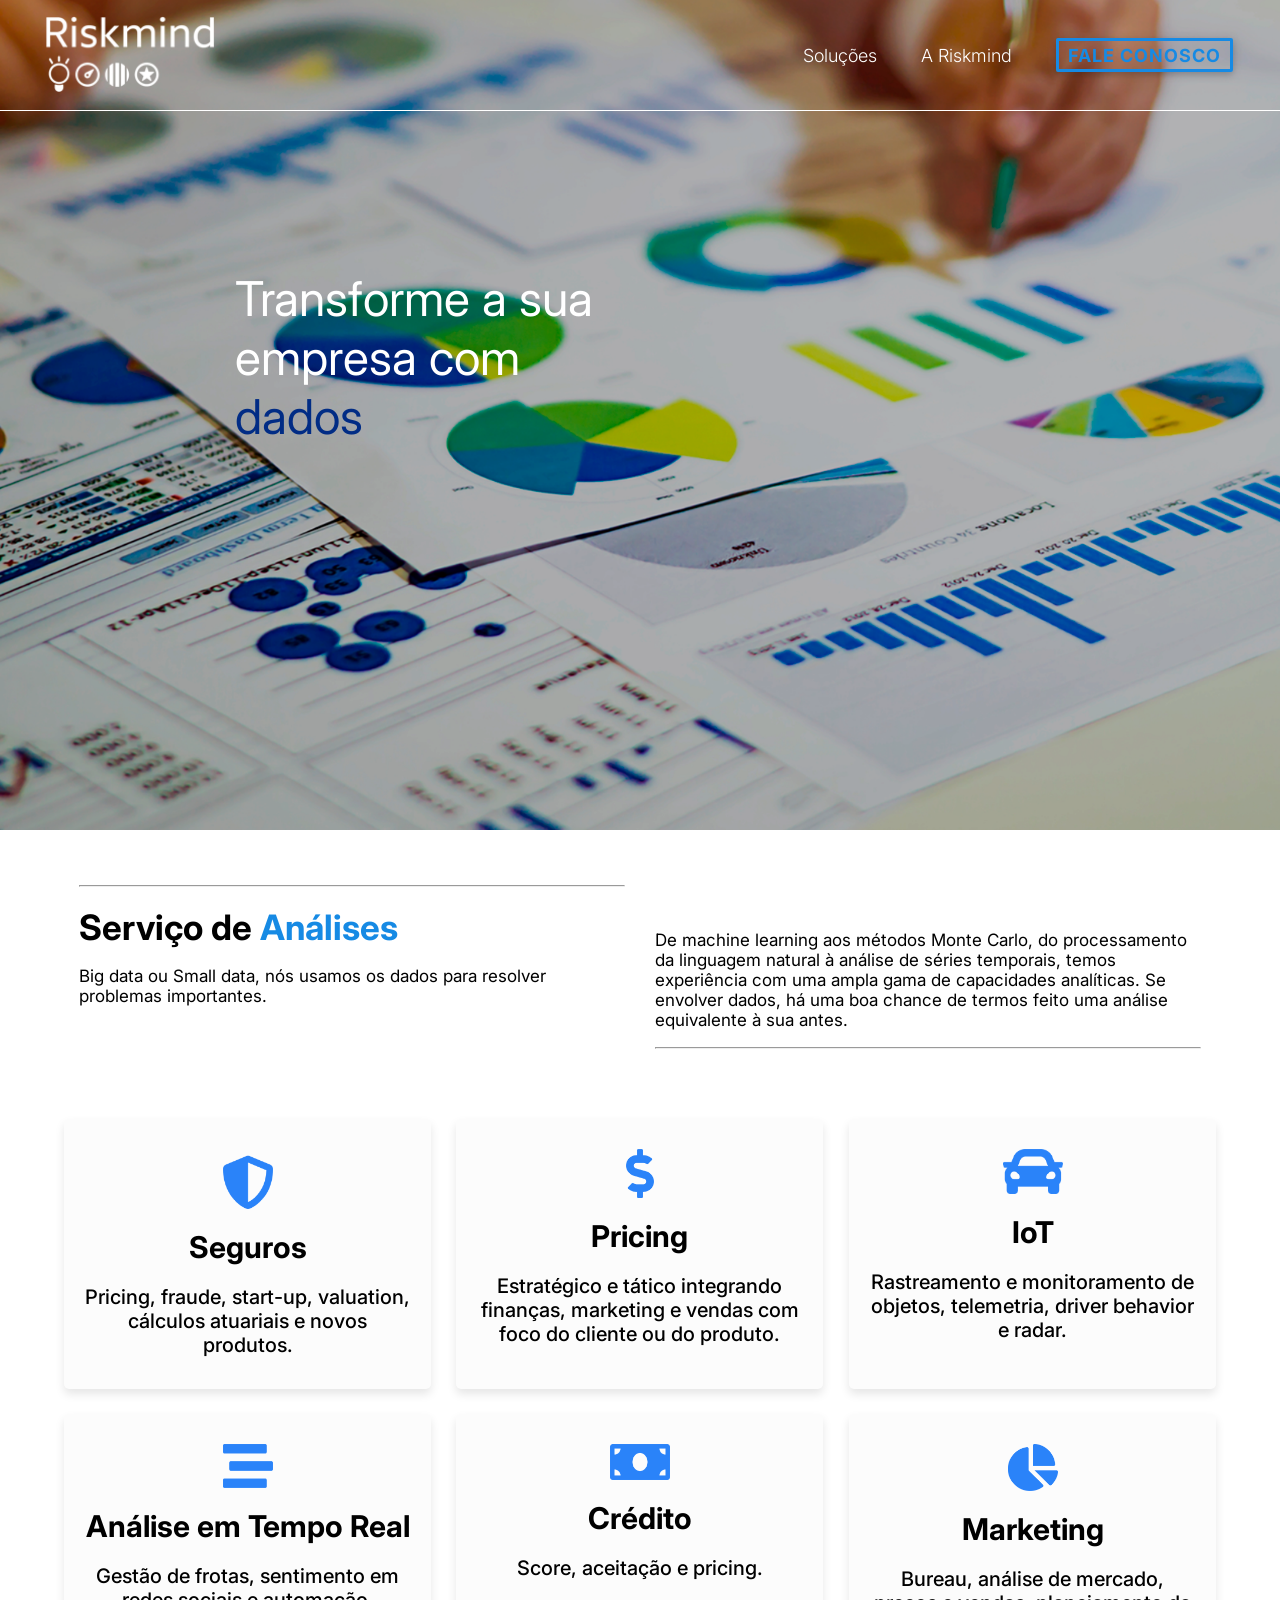
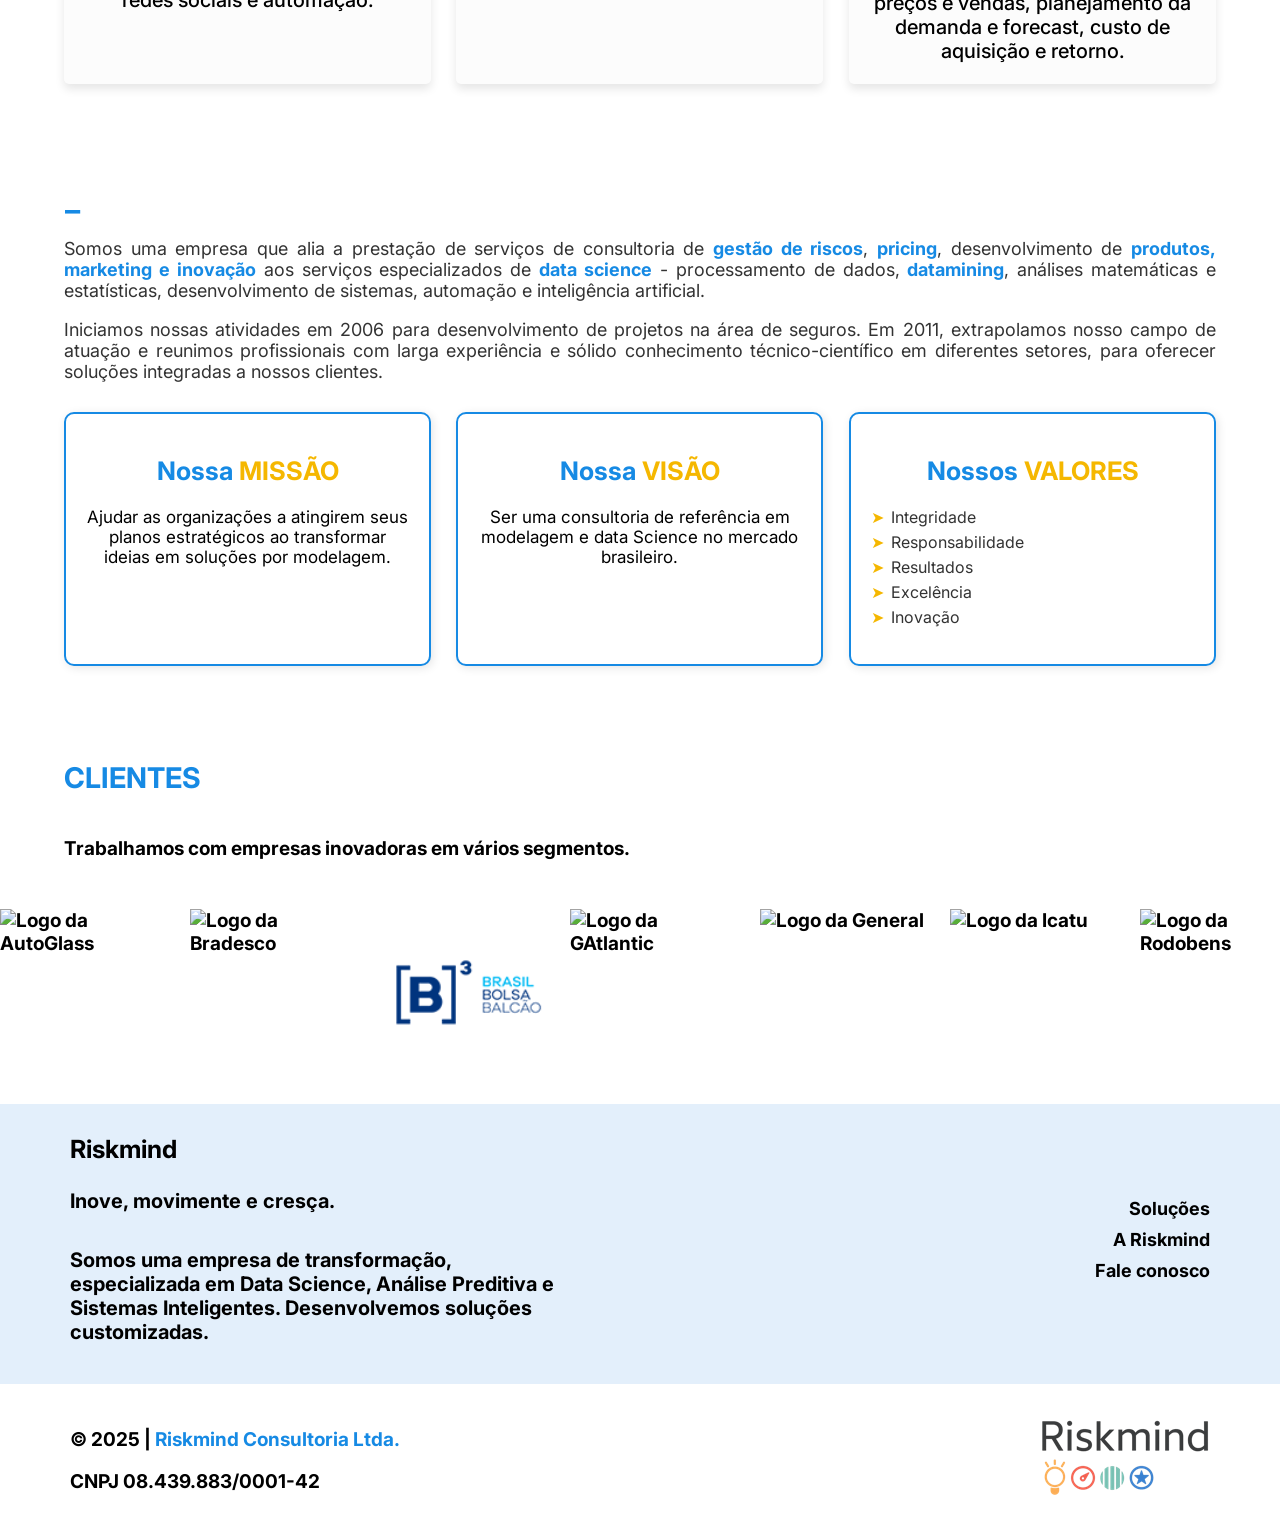
==== commit c2b28c4a: "responsividade melhorada" ====
--- a/index.html
+++ b/index.html
@@ -31,12 +31,14 @@
     </header>
     <div id="menu-overlay"></div>
     <main>
-        <img src="assets/background.png" alt="" class="banner-img" style="pointer-events: none;">
-        <div class="carrossel-text-container">
-            <div class="texto-carrossel">
-                <p>Transforme a sua empresa com <br><span class="variavel">dados</span></p>
-              </div>
+<div class="banner">
+    <img src="assets/background.png" alt="Banner" style="pointer-events: none;">
+    <div class="carrossel-text-container">
+        <div class="texto-carrossel">
+            <p>Transforme a sua empresa com <br><span class="variavel">dados</span></p>
         </div>
+    </div>
+</div>
         <div class="container-2" id="solucoes">
             <div class="item-2"><hr><h1><span style="font-size: 35px; font-weight: 300;"><strong>Serviço de </strong></span><span style="color: #168ae4; font-size: 35px; font-weight: 300;"><strong>Análises</strong></span></h1><p class="pbold">Big data ou Small data, nós usamos os dados para resolver problemas importantes.</p></div>
             <div class="item-2"><p id="machine">	
--- a/styles/style.css
+++ b/styles/style.css
@@ -530,11 +530,16 @@
   transform: translateX(0);
 }
 
-img.banner-img {
+.banner {
+  position: relative;
   width: 100%;
-  height: auto;
-  max-height: 830px;
-  display: block;
+  height: 830px;
+  overflow: hidden;
+}
+
+.banner img {
+  width: 100%;
+  height: 100%;
   -o-object-fit: cover;
      object-fit: cover;
 }
@@ -678,14 +683,18 @@
 
 .carrossel-text-container {
   position: absolute;
-  top: 37%;
-  left: 33%;
+  top: 43%;
+  left: 34%;
   transform: translate(-50%, -50%);
-  z-index: 0;
-  text-align: center;
-  color: white;
-}
-
+  color: #fff;
+  padding: 0 20px;
+}
+
+@media screen and (max-width: 768px) {
+  .texto-carrossel {
+    font-size: 2.1rem;
+  }
+}
 html {
   scroll-behavior: smooth;
 }
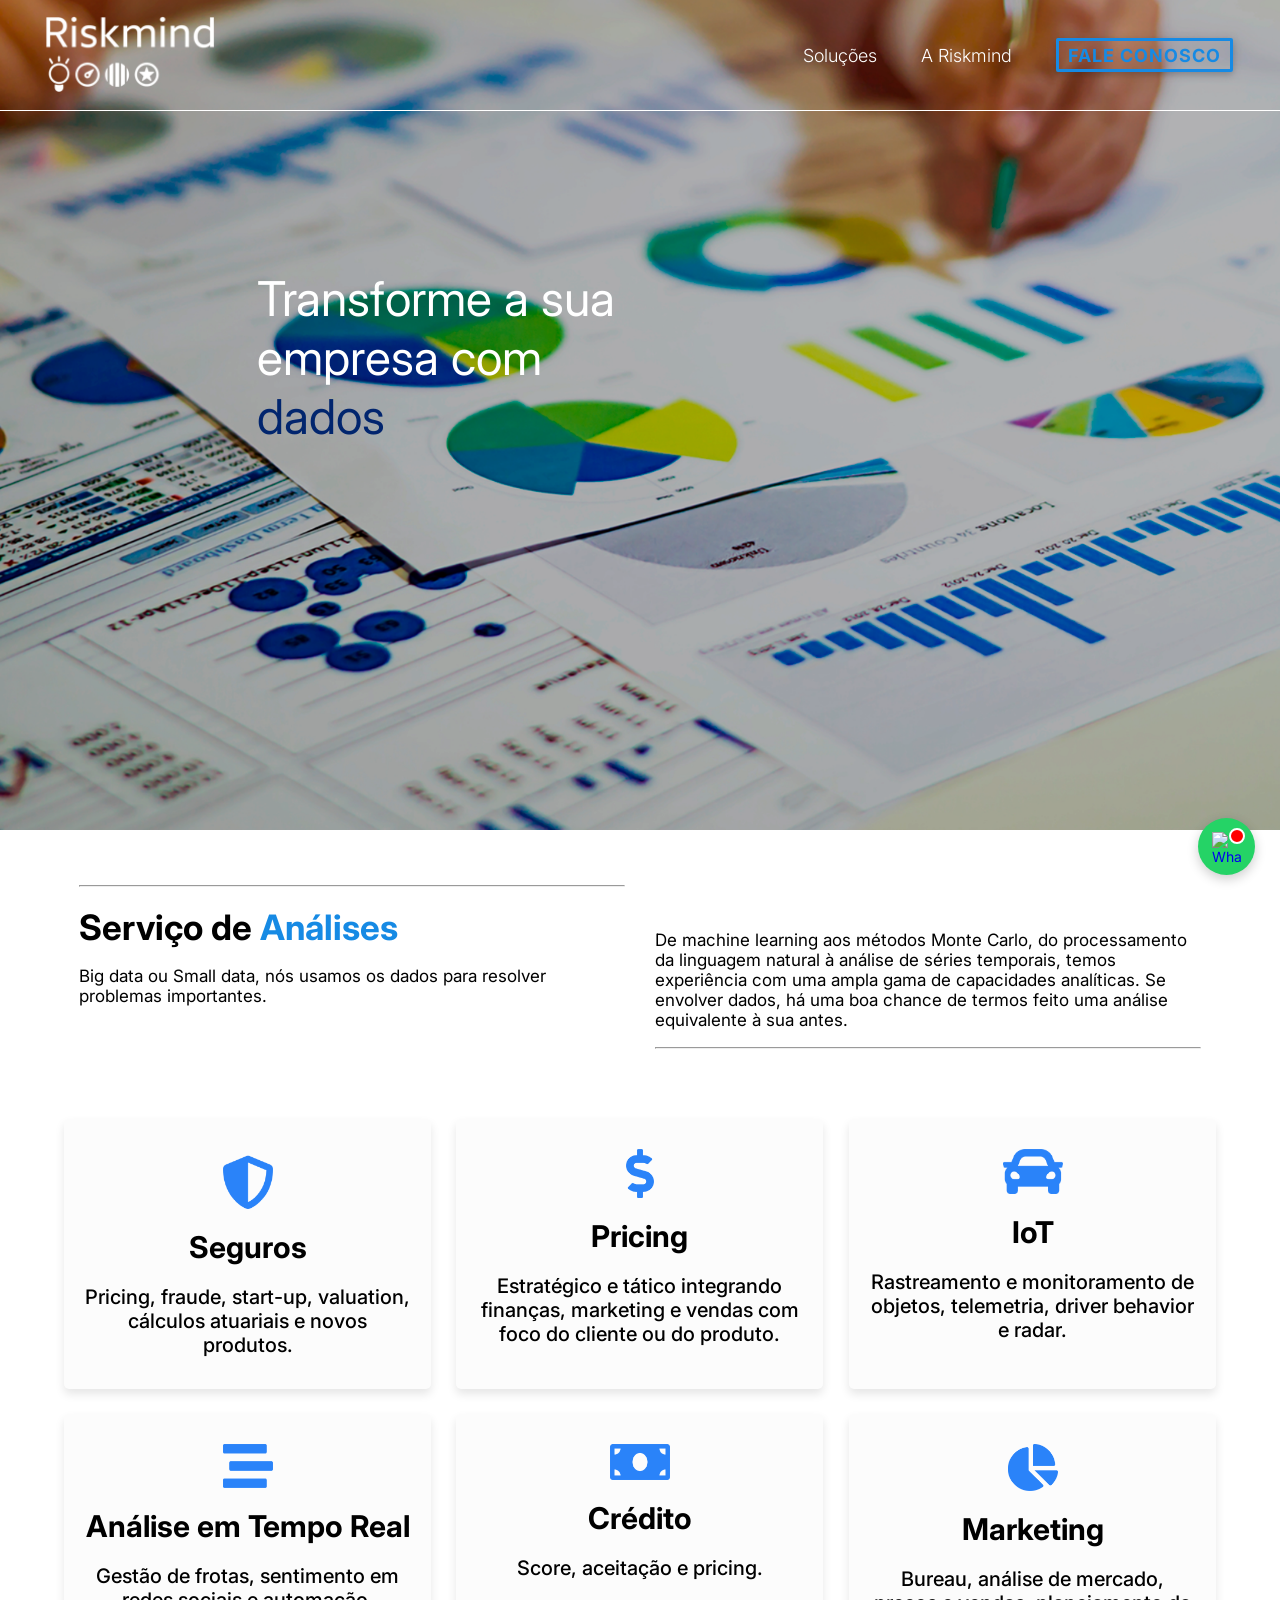
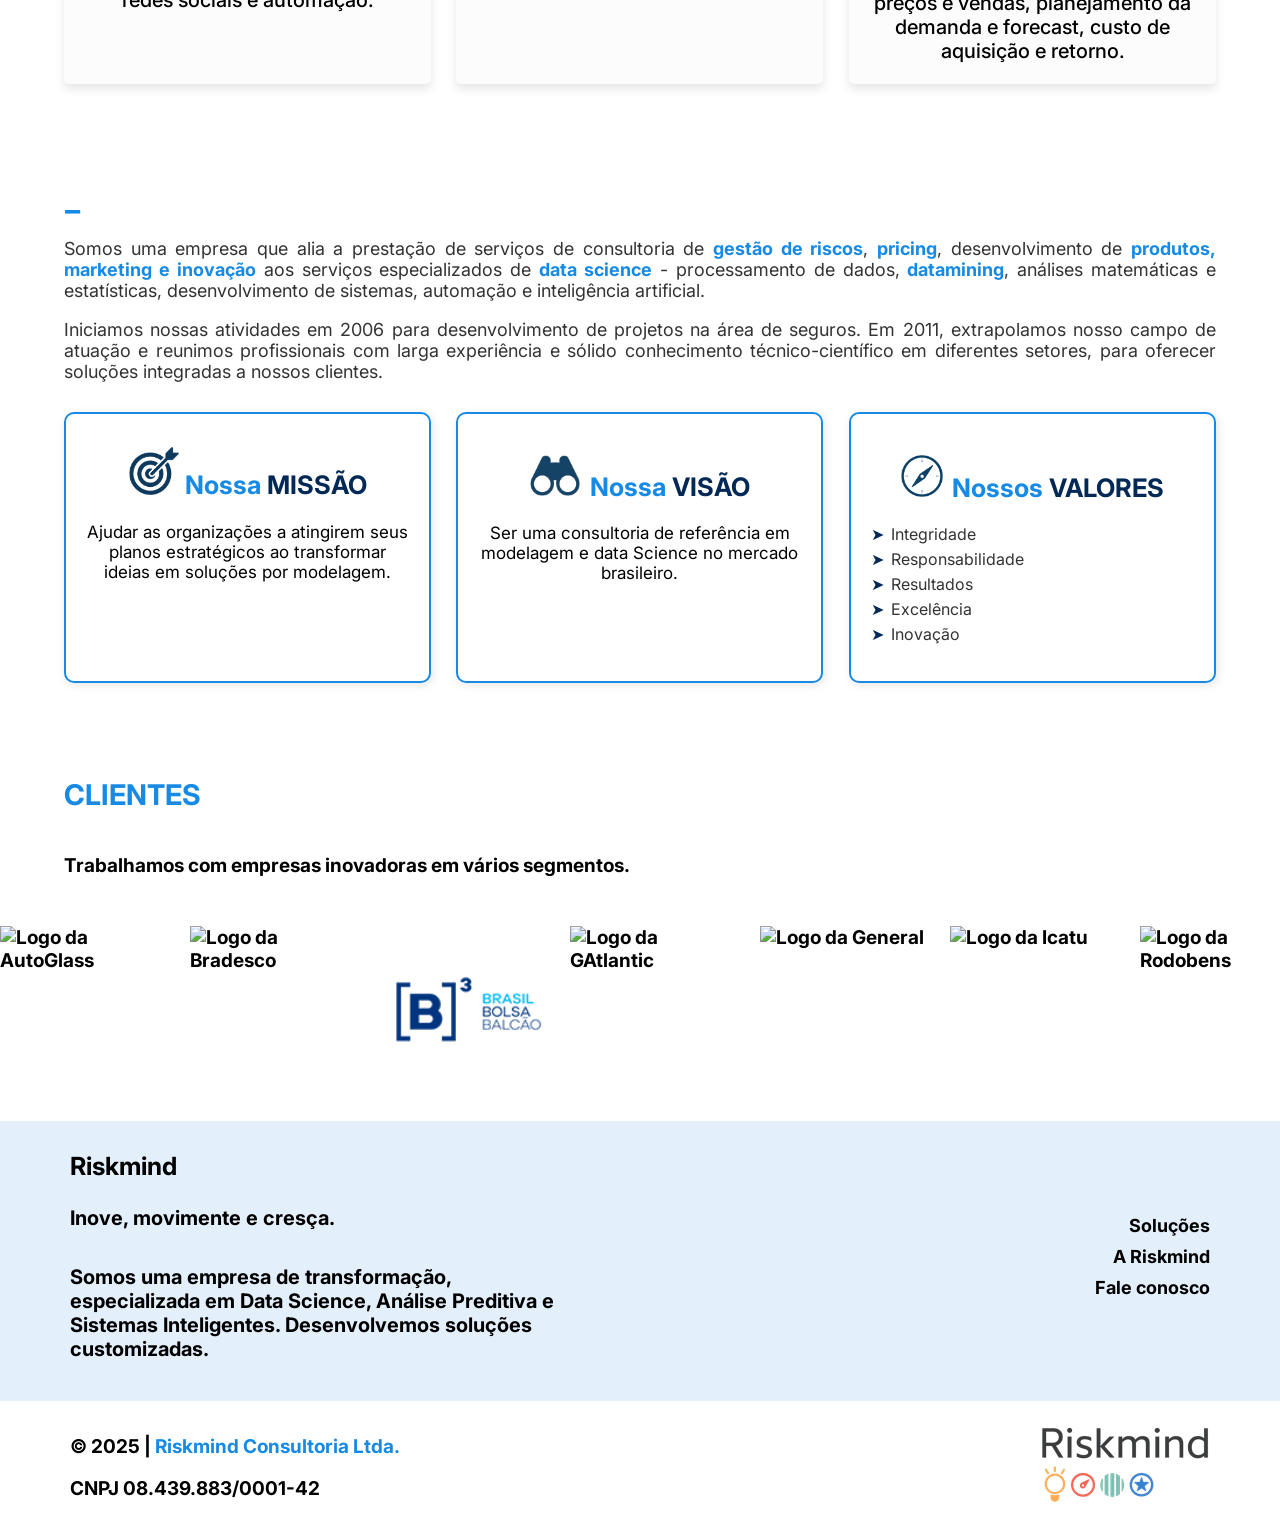
==== commit bdeff0bc: "Merge branch 'Carrossel-Texto-teste'" ====
--- a/index.html
+++ b/index.html
@@ -30,6 +30,10 @@
         </nav>
     </header>
     <div id="menu-overlay"></div>
+    <a href="https://wa.me/5521991562989" class="whatsapp-button" target="_blank">
+        <img src="https://cdn-icons-png.flaticon.com/512/733/733585.png" alt="WhatsApp" />
+        <span class="notification-dot"></span>
+      </a>
     <main>
 <div class="banner">
     <img src="assets/background.png" alt="Banner" style="pointer-events: none;">
@@ -114,17 +118,18 @@
     
             <div class="cards-container">
                 <div class="card">
-                    <h2>Nossa <span class="highlight-yellow">MISSÃO</span></h2>
+                    <h2><img src="assets/tiro_ao_alvo.png" alt="tiro ao alvo" style="width: 50px; height: 47,48; margin-top: -8px;">
+                    Nossa <span class="highlight-darkblue">MISSÃO</span></h2>
                     <p>Ajudar as organizações a atingirem seus planos estratégicos ao transformar ideias em soluções por modelagem.</p>
                 </div>
-    
                 <div class="card">
-                    <h2>Nossa <span class="highlight-yellow">VISÃO</span></h2>
+                        <h2><img src="assets/binoculo.png" alt="binóculo" style="width: 50px; height: 40,75px; margin-right: 10px;">Nossa <span class="highlight-darkblue">VISÃO</span></h2>
                     <p>Ser uma consultoria de referência em modelagem e data Science no mercado brasileiro.</p>
                 </div>
     
                 <div class="card">
-                    <h2>Nossos <span class="highlight-yellow">VALORES</span></h2>
+                    <h2><img src="assets/bussola.png" alt="bússola" style="width: 42px; height: 42px; margin-right: 3px;">
+                        Nossos <span class="highlight-darkblue">VALORES</span></h2>
                     <ul>
                         <li>Integridade</li>
                         <li>Responsabilidade</li>
--- a/styles/style.css
+++ b/styles/style.css
@@ -255,29 +255,12 @@
     font-size: 20px;
     font-weight: 500;
     text-decoration: none;
-    transition: color 0.3s ease;
+    transition: color 0.5s ease;
     display: block;
     padding: 10px 0;
   }
   nav ul li a:hover {
     color: #168ae4;
-  }
-  #faleconosco {
-    background-color: #168ae4;
-    color: #fff;
-    border: none;
-    font-weight: bold;
-    font-size: 18px;
-    padding: 12px;
-    border-radius: 5px;
-    width: 80%;
-    margin: 20px auto 0 auto;
-    text-align: center;
-    box-shadow: none;
-    display: block;
-  }
-  #faleconosco:hover {
-    background-color: #126bb5;
   }
   @keyframes slideFromRight {
     0% {
@@ -316,7 +299,7 @@
   align-items: center;
   font-size: 19px;
   font-weight: bold;
-  margin-bottom: 20px;
+  margin-bottom: 10px;
 }
 
 .footer-left {
@@ -398,7 +381,7 @@
   gap: 15px;
   width: -moz-max-content;
   width: max-content;
-  animation: scroll 30s linear infinite;
+  animation: scroll 35s linear infinite;
 }
 
 .img-logo img {
@@ -477,8 +460,8 @@
   font-weight: bold;
 }
 
-.highlight-yellow {
-  color: #f5b700;
+.highlight-darkblue {
+  color: #022955;
   font-weight: bold;
 }
 
@@ -520,7 +503,7 @@
 }
 .card li::before {
   content: "➤";
-  color: #f5b700;
+  color: #022955;
   position: absolute;
   left: 0;
 }
@@ -677,7 +660,7 @@
   margin: auto;
 }
 .texto-carrossel .variavel {
-  color: #012c85;
+  color: #01256e;
   transition: opacity 0.5s ease;
 }
 
@@ -685,14 +668,60 @@
   position: absolute;
   top: 43%;
   left: 34%;
-  transform: translate(-50%, -50%);
+  transform: translate(-45%, -50%);
   color: #fff;
   padding: 0 20px;
 }
 
 @media screen and (max-width: 768px) {
   .texto-carrossel {
-    font-size: 2.1rem;
+    font-size: 2.19rem;
+  }
+}
+.whatsapp-button {
+  position: fixed;
+  bottom: 25px;
+  right: 25px;
+  width: 57px;
+  height: 57px;
+  background-color: #25d366;
+  border-radius: 50%;
+  display: flex;
+  justify-content: center;
+  align-items: center;
+  box-shadow: 0 4px 12px rgba(0, 0, 0, 0.2);
+  z-index: 999;
+  animation: vibrar 0.5s ease infinite paused;
+}
+
+.whatsapp-button img {
+  width: 30px;
+  height: 30px;
+}
+
+.notification-dot {
+  position: absolute;
+  top: 10px;
+  right: 10px;
+  width: 12px;
+  height: 12px;
+  background-color: red;
+  border-radius: 50%;
+  border: 2px solid #fff;
+}
+
+@keyframes vibrar {
+  0%, 100% {
+    transform: translateX(0);
+  }
+  25% {
+    transform: translateX(-3px);
+  }
+  50% {
+    transform: translateX(3px);
+  }
+  75% {
+    transform: translateX(-3px);
   }
 }
 html {
@@ -754,7 +783,7 @@
 }
 
 ::-webkit-scrollbar-thumb:hover {
-  background: #002147;
+  background: #022955;
 }
 
 @media screen and (max-width: 768px) {
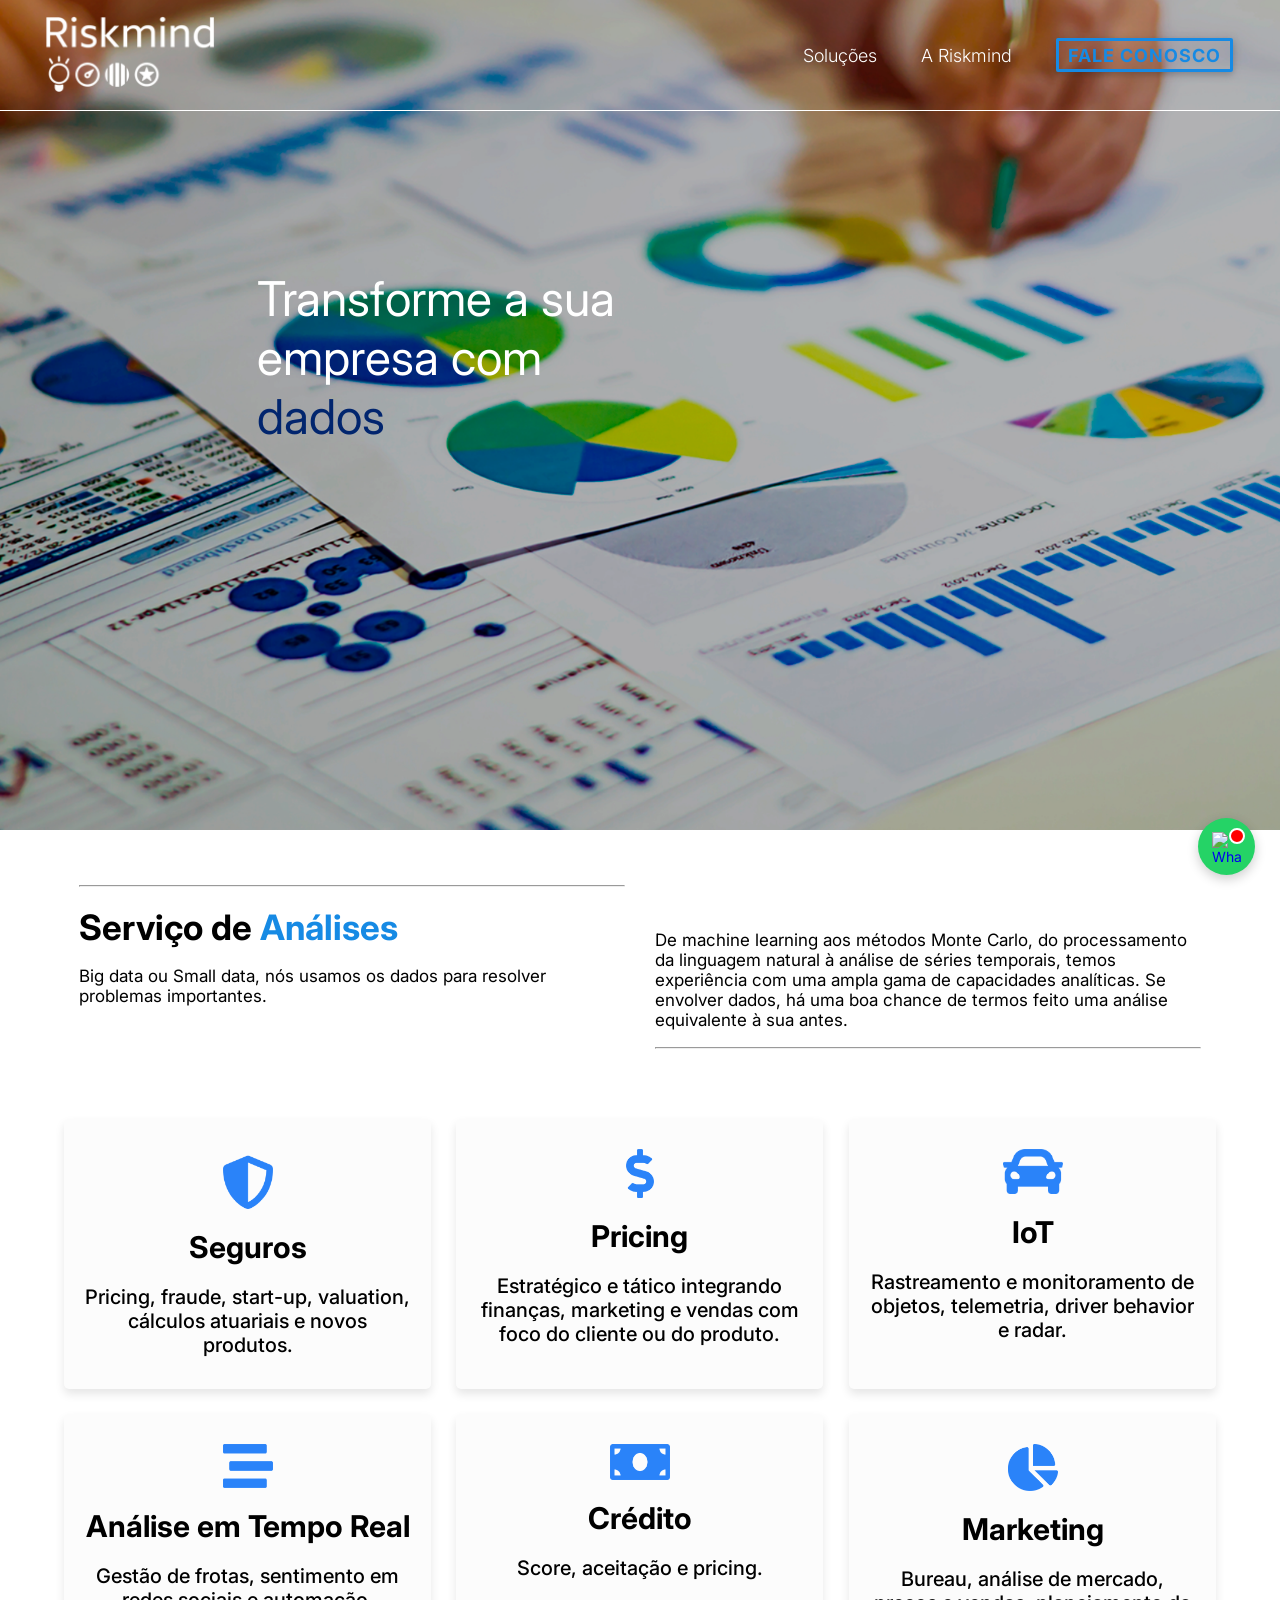
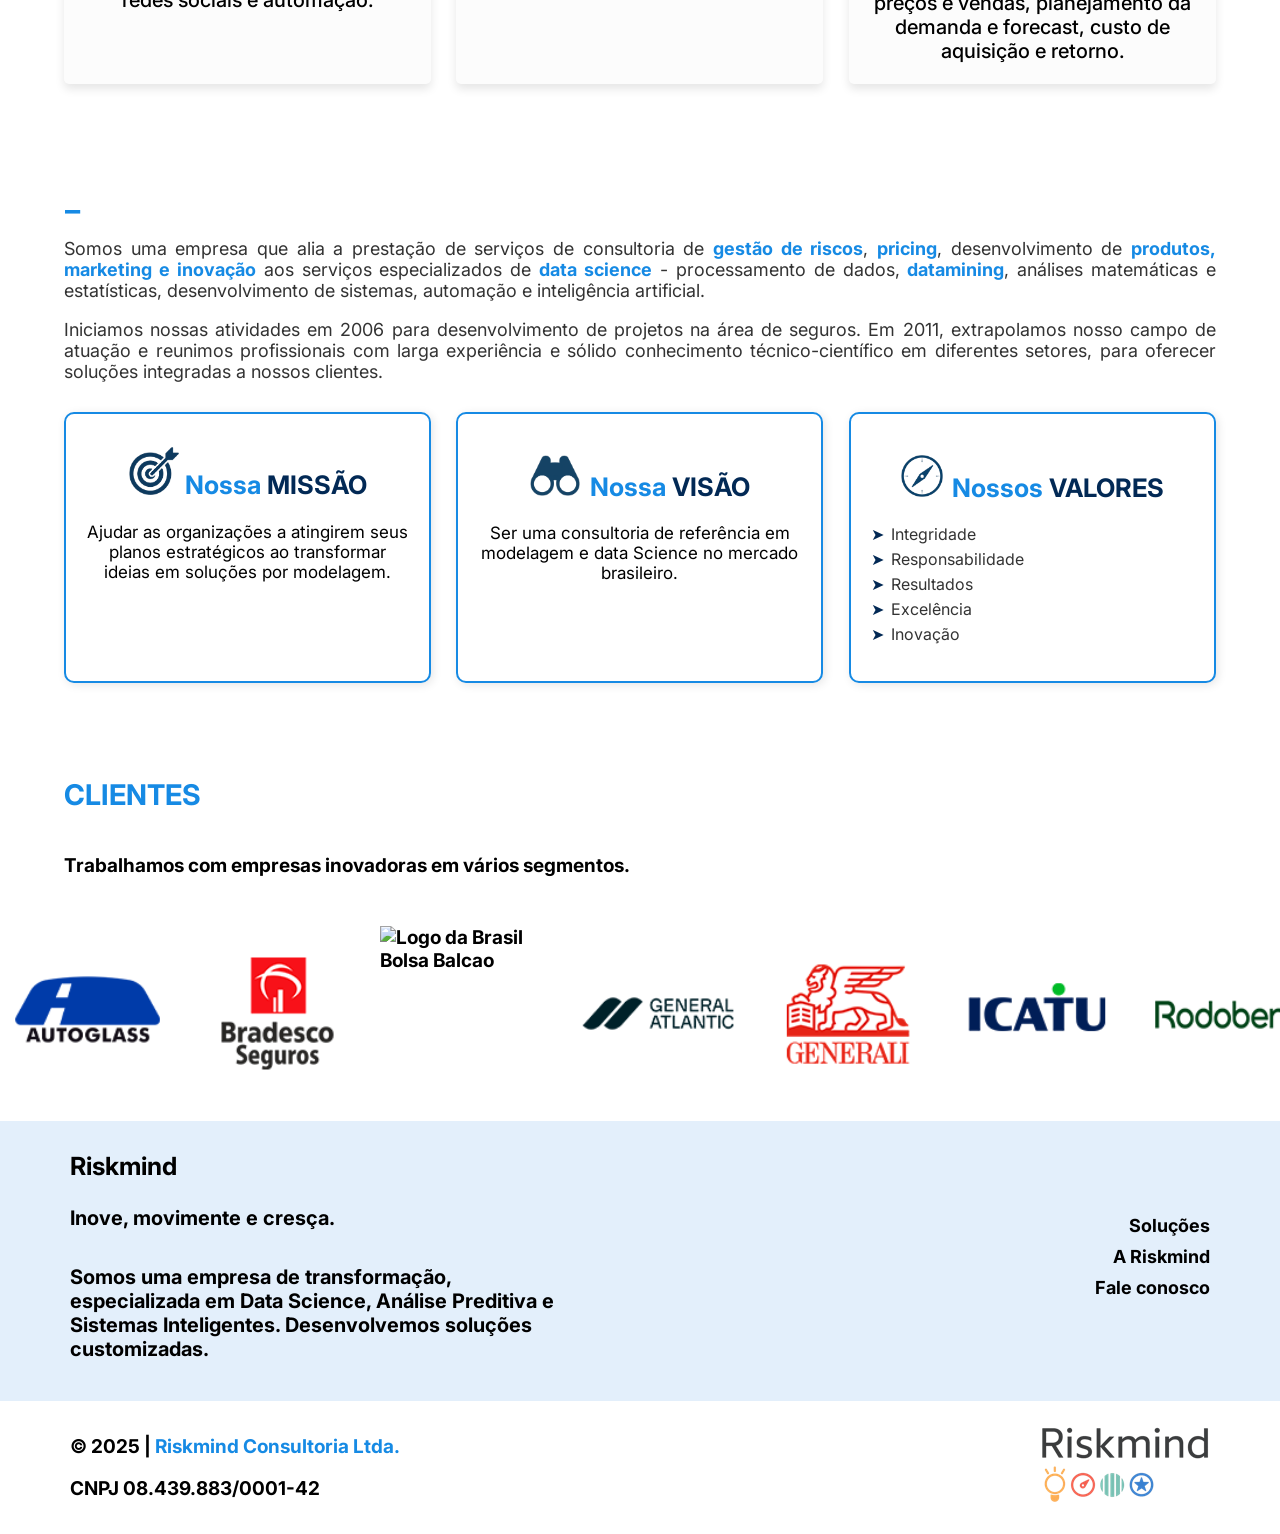
==== commit a9d3a7dd: "Responsividade mobile Ajuste no tamanho do texto do carrossel de texto no mobile." ====
--- a/index.html
+++ b/index.html
@@ -146,32 +146,32 @@
                 <p>Trabalhamos com empresas inovadoras em vários segmentos.</p>
             </div>
             <div class="carrossel-logos">
-                        <div class="img-logo"><img src="assets/Autoglass.png" alt="Logo da AutoGlass"></div>
-                        <div class="img-logo"><img src="assets/Bradesco.png" alt="Logo da Bradesco"></div>
-                        <div class="img-logo"><img src="assets/BrasilBolsaBalcao.png" alt="Logo da Brasil Bolsa Balcao"></div>
-                        <div class="img-logo"><img src="assets/General Atlantic.png" alt="Logo da GAtlantic"></div>
-                        <div class="img-logo"><img src="assets/Generali.png" alt="Logo da General"></div>
-                        <div class="img-logo"><img src="assets/Icatu.png" alt="Logo da Icatu"></div>
-                        <div class="img-logo"><img src="assets/Rodobens.png" alt="Logo da Rodobens"></div>
-                        <div class="img-logo"><img src="assets/Zurich.png" alt="Logo da Zurich"></div>
-                        <div class="img-logo"><img src="assets/Movida.png" alt="Logo da Movida"></div>
-                        <div class="img-logo"><img src="assets/LM Solucao Mobilidade.png" alt="Logo da solução mobilidade"></div>
-                        <div class="img-logo"><img src="assets/Ceabs.png" alt="Logo da Ceabs"></div>
-                        <div class="img-logo"><img src="assets/Scania.png" alt="Logo da Scania"></div>
-                        <div class="img-logo"><img src="assets/Europ Assistance.png" alt="Logo da Europ Assistance"></div>
-                        <div class="img-logo"><img src="assets/Autoglass.png" alt="Logo da AutoGlass"></div>
-                        <div class="img-logo"><img src="assets/Bradesco.png" alt="Logo da Bradesco"></div>
-                        <div class="img-logo"><img src="assets/BrasilBolsaBalcao.png" alt="Logo da Brasil Bolsa Balcao"></div>
-                        <div class="img-logo"><img src="assets/General Atlantic.png" alt="Logo da GAtlantic"></div>
-                        <div class="img-logo"><img src="assets/Generali.png" alt="Logo da General"></div>
-                        <div class="img-logo"><img src="assets/Icatu.png" alt="Logo da Icatu"></div>
-                        <div class="img-logo"><img src="assets/Rodobens.png" alt="Logo da Rodobens"></div>
-                        <div class="img-logo"><img src="assets/Zurich.png" alt="Logo da Zurich"></div>
-                        <div class="img-logo"><img src="assets/Movida.png" alt="Logo da Movida"></div>
-                        <div class="img-logo"><img src="assets/LM Solucao Mobilidade.png" alt="Logo da solução mobilidade"></div>
-                        <div class="img-logo"><img src="assets/Ceabs.png" alt="Logo da Ceabs"></div>
-                        <div class="img-logo"><img src="assets/Scania.png" alt="Logo da Scania"></div>
-                        <div class="img-logo"><img src="assets/Europ Assistance.png" alt="Logo da Europ Assistance"></div>
+                        <div class="img-logo"><img src="assets/autoglass.png" alt="Logo da AutoGlass"></div>
+                        <div class="img-logo"><img src="assets/bradesco.png" alt="Logo da Bradesco"></div>
+                        <div class="img-logo"><img src="assets/brasilbolsabalcao.png" alt="Logo da Brasil Bolsa Balcao"></div>
+                        <div class="img-logo"><img src="assets/generalatlantic.png" alt="Logo da GAtlantic"></div>
+                        <div class="img-logo"><img src="assets/generali.png" alt="Logo da General"></div>
+                        <div class="img-logo"><img src="assets/icatu.png" alt="Logo da Icatu"></div>
+                        <div class="img-logo"><img src="assets/rodobens.png" alt="Logo da Rodobens"></div>
+                        <div class="img-logo"><img src="assets/zurich.png" alt="Logo da Zurich"></div>
+                        <div class="img-logo"><img src="assets/movida.png" alt="Logo da Movida"></div>
+                        <div class="img-logo"><img src="assets/lmsolucaomobilidade.png" alt="Logo da solução mobilidade"></div>
+                        <div class="img-logo"><img src="assets/ceabs.png" alt="Logo da Ceabs"></div>
+                        <div class="img-logo"><img src="assets/scania.png" alt="Logo da Scania"></div>
+                        <div class="img-logo"><img src="assets/euroassistance.png" alt="Logo da Europ Assistance"></div>
+                        <div class="img-logo"><img src="assets/autoglass.png" alt="Logo da AutoGlass"></div>
+                        <div class="img-logo"><img src="assets/bradesco.png" alt="Logo da Bradesco"></div>
+                        <div class="img-logo"><img src="assets/brasilbolsabalcao.png" alt="Logo da Brasil Bolsa Balcao"></div>
+                        <div class="img-logo"><img src="assets/generalatlantic.png" alt="Logo da GAtlantic"></div>
+                        <div class="img-logo"><img src="assets/generali.png" alt="Logo da General"></div>
+                        <div class="img-logo"><img src="assets/icatu.png" alt="Logo da Icatu"></div>
+                        <div class="img-logo"><img src="assets/rodobens.png" alt="Logo da Rodobens"></div>
+                        <div class="img-logo"><img src="assets/zurich.png" alt="Logo da Zurich"></div>
+                        <div class="img-logo"><img src="assets/movida.png" alt="Logo da Movida"></div>
+                        <div class="img-logo"><img src="assets/lmsolucaomobilidade.png" alt="Logo da solução mobilidade"></div>
+                        <div class="img-logo"><img src="assets/ceabs.png" alt="Logo da Ceabs"></div>
+                        <div class="img-logo"><img src="assets/scania.png" alt="Logo da Scania"></div>
+                        <div class="img-logo"><img src="assets/euroassistance.png" alt="Logo da Europ Assistance"></div>
             </div>
         </div>
     
--- a/styles/style.css
+++ b/styles/style.css
@@ -678,6 +678,14 @@
     font-size: 2.19rem;
   }
 }
+@media screen and (max-width: 480px) {
+  .carrossel-text-container {
+    max-width: 260px;
+  }
+  .texto-carrossel p {
+    font-size: 1.8rem;
+  }
+}
 .whatsapp-button {
   position: fixed;
   bottom: 25px;
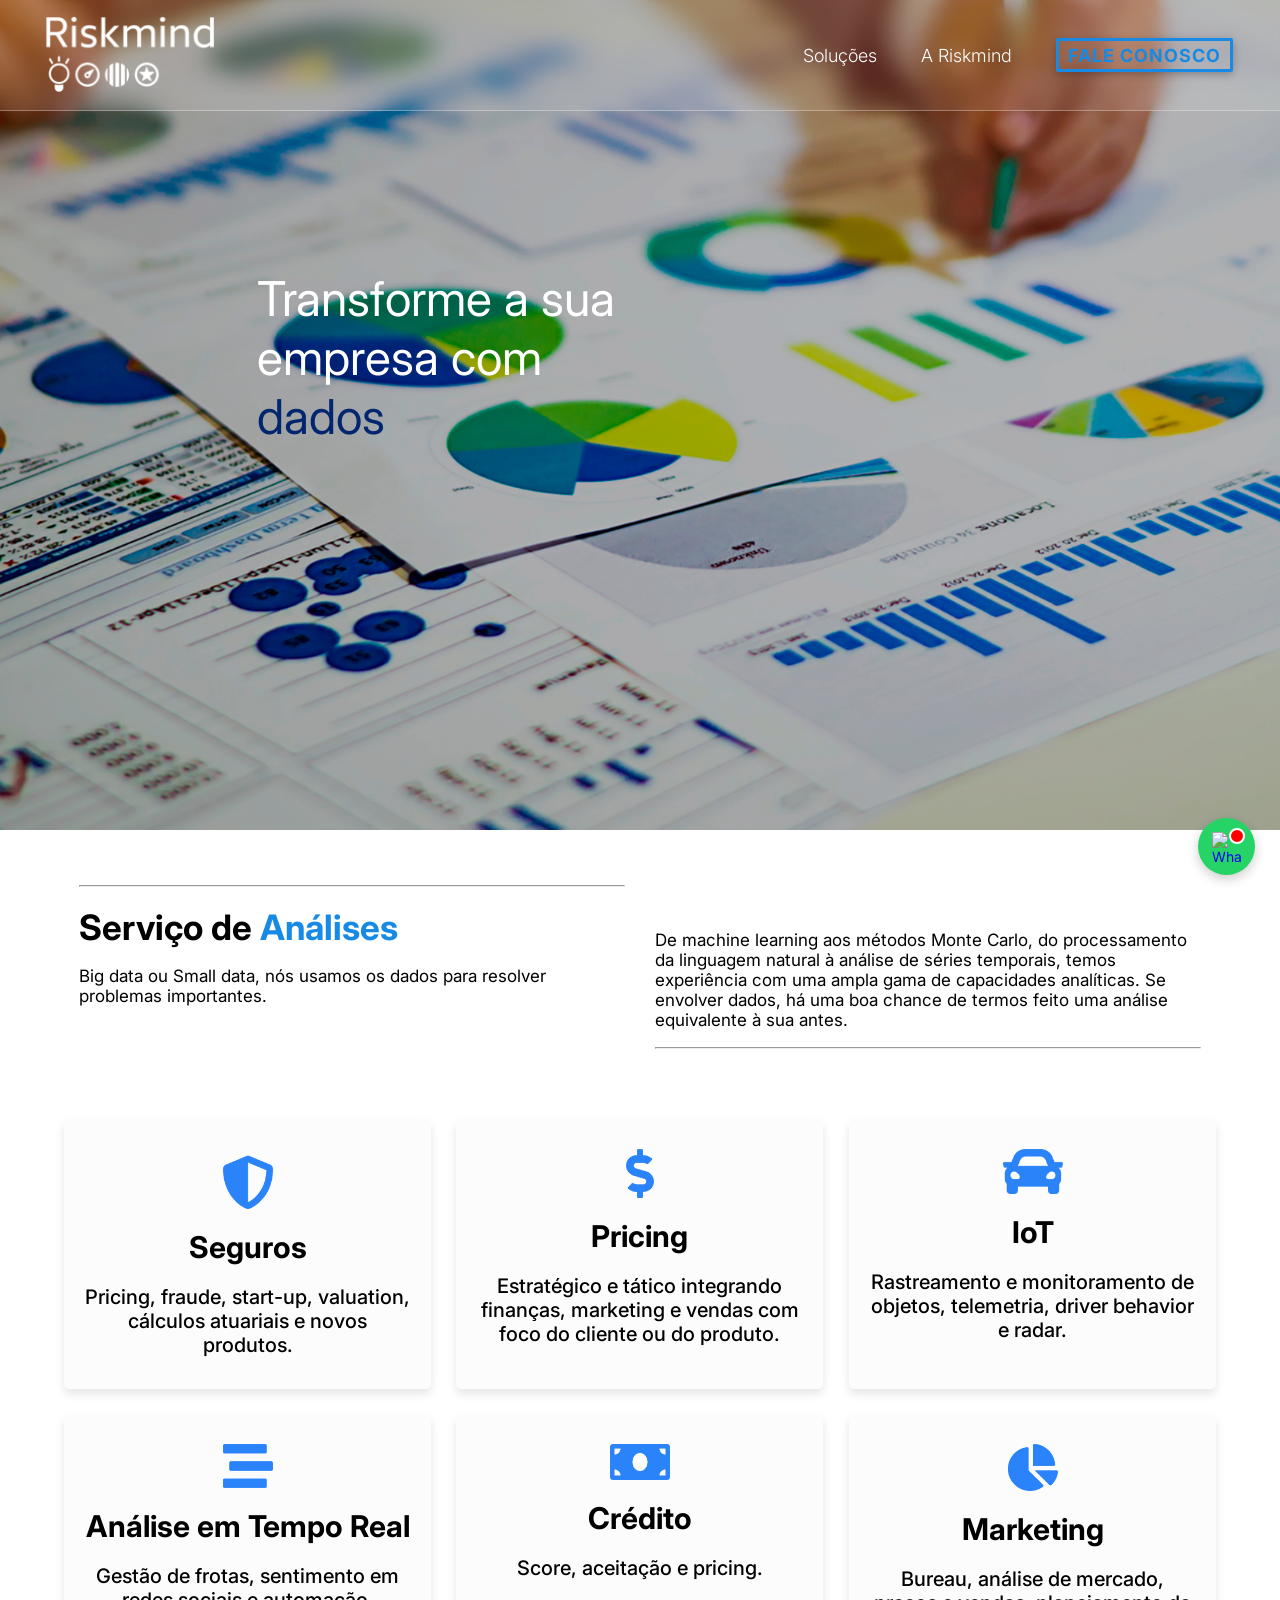
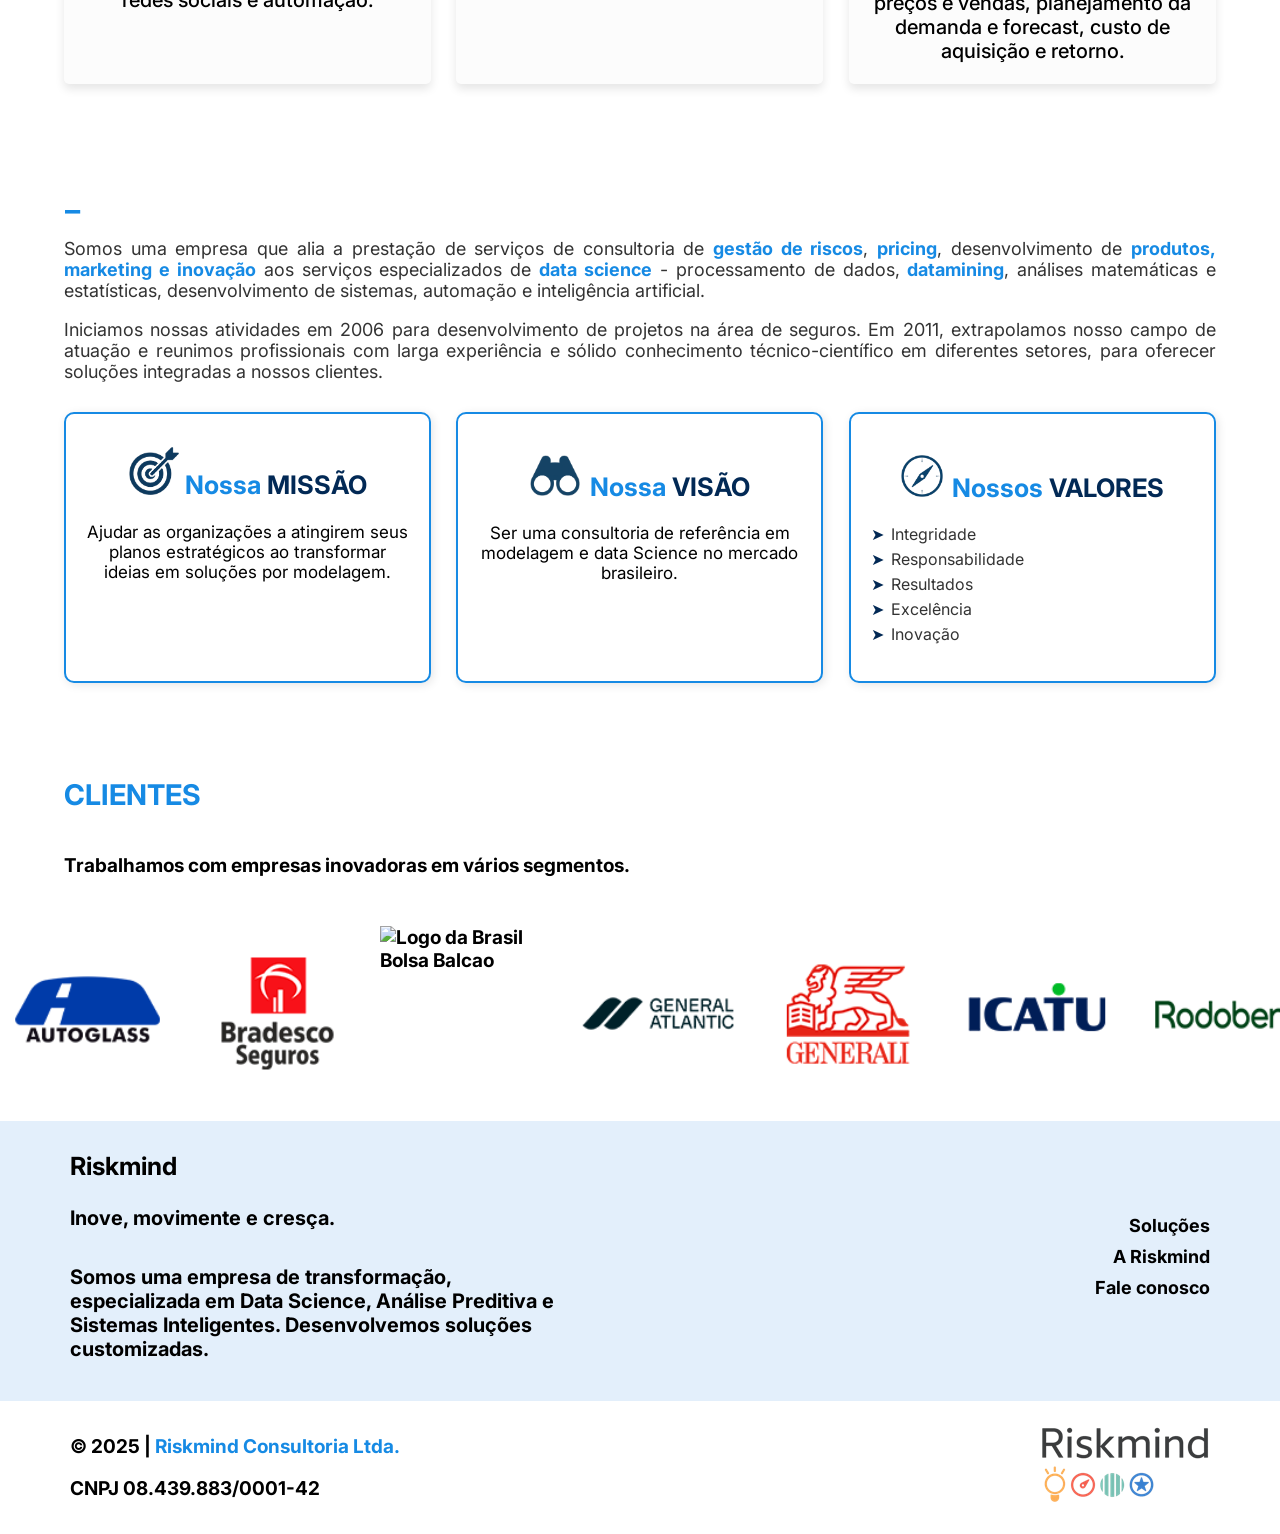
==== commit 9a0fc960: "Update index.html" ====
--- a/index.html
+++ b/index.html
@@ -20,7 +20,7 @@
             <ul id="nav-list">
                 <li class="nav-list-text"><a href="#solucoes">Soluções</a></li>
                 <li class="nav-list-text"><a href="#ariskmind">A Riskmind</a></li>
-                <li><a href="faleconosco-form.html" id="faleconosco" target="_blank">Fale Conosco</a></li>
+                <li><a href="faleconosco-form.html" id="faleconosco">Fale Conosco</a></li>
             </ul>
             <div id="menu-toggle">
                 <span></span>
--- a/styles/style.css
+++ b/styles/style.css
@@ -45,8 +45,10 @@
 }
 
 .header-top {
-  background: transparent;
-  border-bottom: 1px solid white;
+  background: rgba(255, 255, 255, 0.1);
+  backdrop-filter: blur(10px);
+  -webkit-backdrop-filter: blur(10px);
+  border-bottom: 1px solid rgba(255, 255, 255, 0.3);
   transition: all 0.3s ease;
 }
 
@@ -527,6 +529,11 @@
      object-fit: cover;
 }
 
+@media screen and (max-width: 480px) {
+  .banner img {
+    height: 95%;
+  }
+}
 .container-3 {
   display: flex;
   max-width: 1700px;
@@ -680,10 +687,13 @@
 }
 @media screen and (max-width: 480px) {
   .carrossel-text-container {
-    max-width: 260px;
+    top: 35%;
+    max-width: 300px;
+    width: 80%;
+    margin-left: 30px;
   }
   .texto-carrossel p {
-    font-size: 1.8rem;
+    font-size: 1.7rem;
   }
 }
 .whatsapp-button {
@@ -803,7 +813,7 @@
   }
   header {
     display: flex;
-    padding: 10px 40px;
+    padding: 10px 20px;
     flex-direction: row;
     align-items: center;
   }
